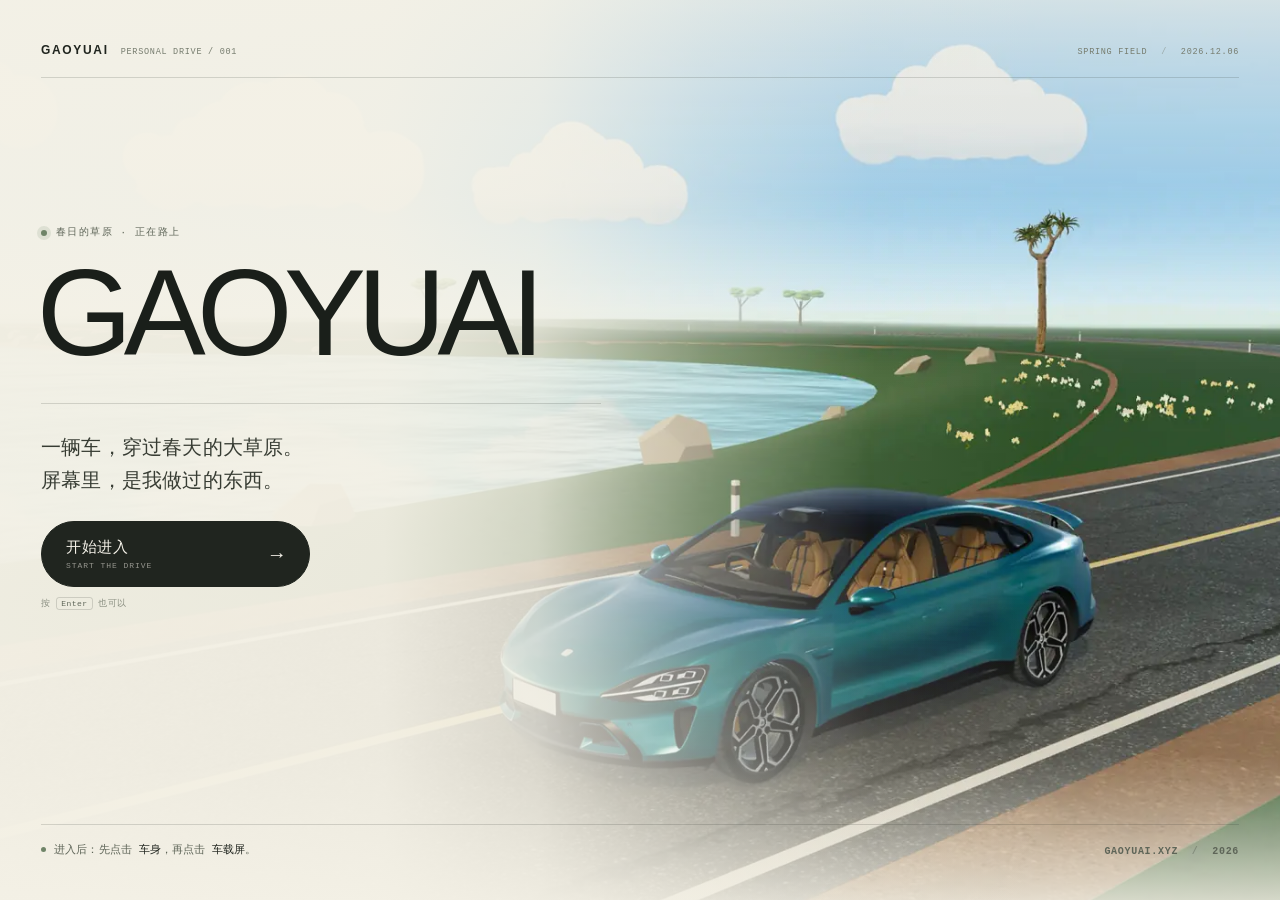
==== index.html @ 9b5a8943 "deploy GAOYUAI static site for CDN test" ====
<!doctype html>
<html lang="zh-CN">
  <head>
    <meta charset="utf-8" />
    <meta name="viewport" content="width=device-width, initial-scale=1, viewport-fit=cover" />
    <meta name="theme-color" content="#0b100d" />
    <title>GAOYUAI — Personal Drive</title>
    <meta
      name="description"
      content="GAOYUAI 的个人主页：一辆穿过草原与湖泊的车，屏幕里是作品、界面和几页还没写完的笔记。"
    />
    <link rel="canonical" href="https://gaoyuai.xyz/" />
    <meta property="og:type" content="website" />
    <meta property="og:site_name" content="GAOYUAI — Personal Drive" />
    <meta property="og:locale" content="zh_CN" />
    <meta property="og:url" content="https://gaoyuai.xyz/" />
    <meta property="og:title" content="GAOYUAI — Personal Drive" />
    <meta
      property="og:description"
      content="一辆穿过草原与湖泊的车，屏幕里是作品、界面和几页还没写完的笔记。"
    />
    <meta property="og:image" content="https://gaoyuai.xyz/og-cover.jpg" />
    <meta property="og:image:width" content="1200" />
    <meta property="og:image:height" content="630" />
    <meta property="og:image:alt" content="一辆青绿色的轿车行驶在春日的草原公路上，旁边是湖泊与花丛。" />
    <meta name="twitter:card" content="summary_large_image" />
    <meta name="twitter:title" content="GAOYUAI — Personal Drive" />
    <meta
      name="twitter:description"
      content="一辆穿过草原与湖泊的车，屏幕里是作品、界面和几页还没写完的笔记。"
    />
    <meta name="twitter:image" content="https://gaoyuai.xyz/og-cover.jpg" />
    <link rel="icon" href="/favicon.svg" type="image/svg+xml" />
    <script type="application/ld+json">
      {
        "@context": "https://schema.org",
        "@type": "WebSite",
        "name": "GAOYUAI — Personal Drive",
        "url": "https://gaoyuai.xyz/",
        "description": "一辆穿过草原与湖泊的车，屏幕里是作品、界面和几页还没写完的笔记。",
        "inLanguage": "zh-CN"
      }
    </script>
    <script type="module" crossorigin src="/assets/index-CSlBNgvx.js"></script>
    <link rel="stylesheet" crossorigin href="/assets/index-CEopLnx_.css">
  </head>
  <body>
    <div id="app" class="app is-booting">
      <div id="stage" class="stage" aria-hidden="true"></div>
      <div class="room-vignette" aria-hidden="true"></div>
      <div class="room-grain" aria-hidden="true"></div>

      <header id="hud" class="hud" aria-hidden="true">
        <div class="hud-id">
          <span class="hud-block hud-name">GAOYUAI</span>
          <span class="hud-block hud-role">PERSONAL DRIVE / 001</span>
          <div class="hud-block hud-clockrow">
            <span id="clock" class="hud-clock">00:00:00</span>
            <button id="soundBtn" class="hud-iconbtn" type="button" aria-label="关闭环境音" aria-pressed="true">
              <svg viewBox="0 0 16 16" aria-hidden="true">
                <path d="M2 6h3l3.5-2.8v9.6L5 10H2Z" fill="currentColor" />
                <path class="sound-wave" d="M11 5.1a4 4 0 0 1 0 5.8M12.7 3.4a6.2 6.2 0 0 1 0 9.2" fill="none" stroke="currentColor" stroke-width="1.2" stroke-linecap="round" />
                <path class="sound-slash" d="M2.5 2.5 13.5 13.5" stroke="currentColor" stroke-width="1.3" />
              </svg>
            </button>
            <button id="helpBtn" class="hud-iconbtn hud-help" type="button" aria-label="查看操作提示" aria-expanded="false">?</button>
          </div>
        </div>
        <p class="hud-corner">GAOYUAI.XYZ <span>2026</span></p>
      </header>

      <aside id="helpPop" class="help-pop" hidden>
        <p class="help-pop-title">HOW TO USE THE DRIVE</p>
        <p>按住画面拖动，环顾草原与湖面；点击车身，进入车内。</p>
        <p>在车内同样可以按住拖动，看向车窗两侧。点击车载屏打开桌面，ESC 返回车内。</p>
      </aside>

      <div id="advanceLayer" class="advance-layer" hidden>
        <button id="advanceBtn" class="advance-btn" type="button" aria-label="按住并拖动可环顾四周，点击车身进入车内">
          <span class="advance-prompt">
            <span class="advance-look">
              <svg class="advance-mouse" viewBox="0 0 18 26" aria-hidden="true">
                <rect x="1" y="1" width="16" height="24" rx="8" fill="none" stroke="currentColor" stroke-width="1.3" />
                <path d="M9 6v4" stroke="currentColor" stroke-width="1.3" stroke-linecap="round" />
              </svg>
              <span class="advance-label">按住拖动环顾四周</span>
            </span>
            <span class="advance-divider" aria-hidden="true"></span>
            <span class="advance-label advance-label-sub">点击车身进入</span>
          </span>
        </button>
      </div>

      <div id="hotspotHint" class="hotspot-hint" hidden aria-hidden="true">
        <span class="hotspot-pulse"></span>
        <span class="hotspot-pin"></span>
        <span class="hotspot-label">
          <b id="hotspotTitle">点击车身</b>
          <span id="hotspotSub">进入车内</span>
        </span>
      </div>

      <div id="lookIndicator" class="look-indicator" aria-hidden="true">
        <span class="look-gauge">
          <span class="look-needle"></span>
        </span>
        <span class="look-copy">
          <b>LOOK AROUND</b>
          <span>按住拖动 · 环顾</span>
        </span>
      </div>

      <div id="deskFooter" class="desk-footer" hidden>
        <p class="desk-status"><span class="status-dot" aria-hidden="true"></span> SOFT LIGHT / DRIVE 001 <span class="desk-status-hint">长按拖动 · 环顾</span></p>
        <button id="openDeskBtn" class="open-desk" type="button">
          <span>打开桌面</span>
          <span class="open-desk-hint">ENTER</span>
        </button>
      </div>

      <section id="boot" class="boot" role="dialog" aria-modal="true" aria-labelledby="bootTitle">
        <div class="boot-media" aria-hidden="true">
          <img
            class="boot-photo"
            src="/scenes/spring-drive-1600.webp"
            alt=""
            width="1600"
            height="1000"
            fetchpriority="high"
            decoding="async"
          />
          <span class="boot-wash"></span>
        </div>

        <header class="boot-top">
          <p class="boot-brand"><b>GAOYUAI</b><span>PERSONAL DRIVE / 001</span></p>
          <p class="boot-edition">SPRING FIELD <span class="boot-top-sep">/</span> <span id="bootDate">2026.10.23</span></p>
        </header>

        <main class="boot-main">
          <p class="boot-kicker"><span class="boot-live-dot" aria-hidden="true"></span>春日的草原 · 正在路上</p>
          <h1 id="bootTitle" class="boot-title">GAOYUAI</h1>
          <div class="boot-row">
            <p class="boot-lede">一辆车，穿过春天的大草原。<br />屏幕里，是我做过的东西。</p>
            <div class="boot-action">
              <button id="startBtn" class="start-btn" type="button">
                <span class="start-btn-copy">
                  <b>开始进入</b>
                  <span>START THE DRIVE</span>
                </span>
                <span class="start-btn-arrow" aria-hidden="true">→</span>
              </button>
              <p class="boot-key-hint">按 <kbd>Enter</kbd> 也可以</p>
            </div>
          </div>
          <div class="boot-loading">
            <div class="boot-loading-row">
              <span id="bootStatus">正在装载春日草原</span>
              <span class="boot-percent"><b id="bootPercent">00</b><span aria-hidden="true">%</span></span>
            </div>
            <div
              class="boot-progress"
              id="bootProgressTrack"
              role="progressbar"
              aria-label="场景加载进度"
              aria-valuemin="0"
              aria-valuemax="100"
              aria-valuenow="0"
            >
              <span id="bootProgress" class="boot-progress-fill"></span>
            </div>
          </div>
        </main>

        <footer class="boot-footer">
          <p id="bootGuide">进入后：先点击 <b>车身</b>，再点击 <b>车载屏</b>。</p>
          <p>GAOYUAI.XYZ <span class="boot-footer-sep">/</span> 2026</p>
        </footer>
      </section>

      <div
        id="osRoot"
        class="os-root"
        role="dialog"
        aria-modal="true"
        aria-label="GAOYUAI 个人桌面"
        aria-hidden="true"
        hidden
      ></div>
      <p id="liveRegion" class="sr-only" aria-live="polite"></p>
    </div>

  </body>
</html>
---- assets/index-CEopLnx_.css ----
:root{--ink:#22211b;--ink-soft:#464239;--muted:#777165;--line:#bab2a3;--line-light:#d4ccbd;--paper:#f1eee5;--paper-deep:#e8e3d7;--screen:#e6e1d5;--chrome:#d3ccbe;--chrome-deep:#c3bbac;--accent:#5f7767;--accent-deep:#3f5548;--green:#6f8665;--terracotta:#a56849;--font-mono:"Courier New", "SFMono-Regular", Menlo, Consolas, monospace;--font-serif:"Iowan Old Style", "Baskerville", "Palatino Linotype", "Songti SC", "Noto Serif CJK SC", serif;--font-sans:"Helvetica Neue", "PingFang SC", "Hiragino Sans GB", "Microsoft YaHei", sans-serif;--ease-soft:cubic-bezier(.2, .75, .24, 1)}*,:before,:after{box-sizing:border-box}html{background:#dcd8d0;height:100%}body{min-height:100%;color:var(--ink);font-family:var(--font-sans);-webkit-font-smoothing:antialiased;text-rendering:optimizelegibility;background:#dcd8d0;margin:0;font-size:15px;overflow:hidden}button,input,textarea{color:inherit;font:inherit}button{cursor:pointer;background:0 0;border:0;padding:0}a{color:inherit}img{max-width:100%;display:block}svg{display:block}[hidden]{display:none!important}::selection{background:#5f77674d}:focus-visible{outline:2px solid var(--accent-deep);outline-offset:3px}.sr-only{clip:rect(0, 0, 0, 0)!important;white-space:nowrap!important;border:0!important;width:1px!important;height:1px!important;margin:-1px!important;padding:0!important;position:absolute!important;overflow:hidden!important}.app{background:#dcd8d0;position:fixed;inset:0;overflow:hidden}.stage{transition:filter .8s var(--ease-soft), transform 1.2s var(--ease-soft);background:#dcd8d0;position:absolute;inset:0;overflow:hidden}.stage canvas{touch-action:none;-webkit-user-select:none;user-select:none;-webkit-touch-callout:none;display:block;width:100%!important;height:100%!important}.app.is-screen .stage{filter:blur(5px)brightness(.7)saturate(.72);transform:scale(1.025)}.room-vignette{z-index:2;pointer-events:none;background:radial-gradient(90% 74% at 50% 43%,#fffbf300 38%,#4c453a1a 72%,#38342c45 100%),linear-gradient(#fffcf50d,#4a433817);position:absolute;inset:0}.room-grain{z-index:3;pointer-events:none;opacity:.055;mix-blend-mode:multiply;background-image:url("data:image/svg+xml,%3Csvg xmlns='http://www.w3.org/2000/svg' width='180' height='180'%3E%3Cfilter id='n'%3E%3CfeTurbulence type='fractalNoise' baseFrequency='0.82' numOctaves='2' stitchTiles='stitch'/%3E%3C/filter%3E%3Crect width='100%25' height='100%25' filter='url(%23n)' opacity='0.8'/%3E%3C/svg%3E");background-size:180px 180px;position:absolute;inset:0}.boot{--boot-ink:#20251f;--boot-muted:#5e6558;--boot-faint:#898e80;--boot-line:#20251f29;--boot-sage:#6f8468;--boot-paper:#f4f1e6;z-index:100;min-height:100dvh;color:var(--boot-ink);background:var(--boot-paper);font-family:var(--font-sans);opacity:1;transition:opacity .85s var(--ease-soft), filter .85s var(--ease-soft), transform .85s var(--ease-soft);flex-direction:column;padding:clamp(22px,3.2vw,46px);display:flex;position:fixed;inset:0;overflow:hidden}.boot.is-leaving{opacity:0;filter:blur(4px);pointer-events:none;transform:scale(1.01)}.boot-media{z-index:0;pointer-events:none;position:absolute;inset:0;overflow:hidden}.boot-media:before{content:"";filter:blur(26px);background:#dfe6dc url([data-uri]) 50%/cover no-repeat;position:absolute;inset:-32px;transform:scale(1.03)}.boot-photo{z-index:1;object-fit:cover;object-position:50% 50%;width:100%;height:100%;animation:28s ease-in-out infinite alternate boot-drift;position:relative;transform:scale(1.015)}.boot-wash{z-index:2;background:linear-gradient(90deg,#f4f1e6f7 0%,#f4f1e6f2 30%,#f4f1e6d1 42%,#f4f1e666 55%,#f4f1e614 68%,#f4f1e600 82%),linear-gradient(#f4f1e6bd 0%,#f4f1e60f 24%,#0000 44%),linear-gradient(#0000 66%,#f4f1e62e 84%,#f4f1e6db 100%);position:absolute;inset:0}.boot-top{z-index:2;border-bottom:1px solid var(--boot-line);color:var(--boot-faint);font-family:var(--font-mono);letter-spacing:.08em;text-transform:uppercase;justify-content:space-between;align-items:baseline;gap:24px;padding-bottom:clamp(14px,2vh,22px);font-size:9px;line-height:1.5;display:flex;position:relative}.boot-brand{align-items:baseline;gap:12px;margin:0;display:flex}.boot-brand b{color:var(--boot-ink);font-family:var(--font-sans);letter-spacing:.14em;font-size:12px;font-weight:600}.boot-brand span{color:#767c6e;font-size:8.5px}.boot-edition{color:#767c6e;white-space:nowrap;margin:0;font-size:8.5px}.boot-top-sep{opacity:.5;margin:0 8px}.boot-main{z-index:2;flex-direction:column;flex:1;justify-content:center;width:100%;max-width:840px;min-height:0;padding:clamp(26px,4.5vh,58px) 0;display:flex;position:relative}.boot-kicker{color:var(--boot-muted);font-family:var(--font-mono);letter-spacing:.14em;align-items:center;gap:9px;margin:0 0 clamp(14px,2.6vh,26px);font-size:clamp(9px,.78vw,10.5px);line-height:1.5;display:flex}.boot-live-dot{background:var(--boot-sage);border-radius:50%;flex:none;width:6px;height:6px;animation:2.8s ease-in-out infinite boot-pulse;box-shadow:0 0 0 4px #6f846826}.boot-title{color:#1a1f1a;font-family:var(--font-sans);letter-spacing:-.07em;text-indent:-.035em;margin:0;font-size:clamp(58px,9.6vw,164px);font-weight:500;line-height:.8}.boot-row{border-top:1px solid var(--boot-line);flex-direction:column;align-items:flex-start;gap:clamp(18px,2.6vh,26px);width:min(560px,100%);margin-top:clamp(26px,4.5vh,52px);padding-top:clamp(20px,3vh,34px);display:flex}.boot-lede{color:#373c33;max-width:24em;font-family:var(--font-serif);letter-spacing:.01em;margin:0;font-size:clamp(17px,1.55vw,23px);line-height:1.68}.boot-action{flex-direction:column;flex:none;align-items:flex-start;gap:10px;display:flex}.boot-key-hint{color:var(--boot-faint);font-family:var(--font-mono);letter-spacing:.05em;margin:0;font-size:9px}.boot-key-hint kbd{border:1px solid var(--boot-line);color:var(--boot-muted);border-radius:3px;padding:1px 4px;font-family:inherit;font-size:8px}.boot-loading{width:min(420px,100%);transition:opacity .5s var(--ease-soft);margin-top:clamp(24px,4vh,42px)}.boot.is-ready .boot-loading{opacity:0;pointer-events:none}.boot-loading-row{color:var(--boot-muted);font-family:var(--font-mono);letter-spacing:.08em;justify-content:space-between;align-items:baseline;gap:20px;margin-bottom:9px;font-size:9px;line-height:1.5;display:flex}.boot-percent{color:var(--boot-ink);font-variant-numeric:tabular-nums;letter-spacing:-.02em;align-items:baseline;gap:1px;font-size:13px;display:flex}.boot-percent b{font-weight:400}.boot-percent span{color:var(--boot-faint);font-size:8px}.boot-progress{background:#20251f1f;height:2px;position:relative;overflow:hidden}.boot-progress-fill{background:var(--boot-sage);width:0%;height:100%;transition:width .5s var(--ease-soft);display:block}.boot.is-ready .boot-progress-fill{background:var(--boot-ink)}.boot.is-starting .boot-progress-fill{animation:1.6s ease-in-out infinite boot-progress-breathe}.boot-footer{z-index:2;border-top:1px solid var(--boot-line);color:var(--boot-faint);font-family:var(--font-mono);letter-spacing:.04em;justify-content:space-between;align-items:flex-end;gap:24px;padding-top:clamp(14px,2vh,20px);font-size:9.5px;line-height:1.5;display:flex;position:relative}.boot-footer p{margin:0}.boot-footer p:first-child{color:var(--boot-muted);letter-spacing:.015em;font-size:10.5px}.boot-footer p:last-child{color:var(--boot-muted);letter-spacing:.07em;font-size:10px;font-weight:600}.boot-footer p:first-child:before{content:"";background:var(--boot-sage);vertical-align:1px;border-radius:50%;width:5px;height:5px;margin-right:8px;display:inline-block}.boot-footer b{color:var(--boot-ink);font-weight:500}.boot-footer-sep{opacity:.45;margin:0 7px}.start-btn{border:1px solid var(--boot-ink);color:#f6f3ea;background:var(--boot-ink);cursor:pointer;text-align:left;border-radius:999px;justify-content:space-between;align-items:center;gap:30px;width:clamp(232px,21vw,288px);min-height:66px;padding:0 22px 0 24px;transition:color .28s,background-color .28s,border-color .28s,transform .22s;display:flex}.start-btn:hover{background:#343b31;border-color:#343b31;transform:translateY(-2px)}.start-btn:active{transform:translateY(0)}.start-btn:disabled{cursor:wait;opacity:.72}.start-btn:focus-visible{outline:2px solid var(--boot-sage);outline-offset:4px}.start-btn-copy{flex-direction:column;gap:4px;display:flex}.start-btn-copy b{font-family:var(--font-sans);letter-spacing:.04em;font-size:15px;font-weight:500}.start-btn-copy span{color:#f6f3ea8c;font-family:var(--font-mono);letter-spacing:.12em;font-size:8px}.start-btn-arrow{font-family:var(--font-sans);font-size:20px;line-height:1;transition:transform .22s}.start-btn:hover .start-btn-arrow{transform:translate(3px)}@media (width<=760px){.boot{background:var(--boot-paper);flex-direction:column;padding:0;display:flex}.boot-media{height:47%;position:absolute;inset:0 0 auto}.boot-photo{object-position:64% 46%;animation:none;transform:none}.boot-wash{background:linear-gradient(180deg, #f4f1e6b8 0%, #f4f1e614 32%, transparent 56%), linear-gradient(0deg, var(--boot-paper) 0%, #f4f1e6e6 16%, #f4f1e62e 40%, transparent 66%)}.boot-top{z-index:3;background:linear-gradient(#f4f1e6e0 0%,#f4f1e685 68%,#0000 100%);border-bottom:0;flex:none;padding:20px 20px 14px}.boot-brand span{display:none}.boot-edition{font-size:8px}.boot-top-sep{margin:0 5px}.boot-main{z-index:3;background:var(--boot-paper);border-radius:28px 28px 0 0;flex:none;max-width:none;margin-top:auto;padding:28px 20px 4px}.boot-kicker{margin-bottom:16px;font-size:9px}.boot-title{font-size:clamp(58px,18vw,86px);line-height:.84}.boot-row{flex-direction:column;align-items:stretch;gap:22px;width:100%;margin-top:24px;padding-top:20px}.boot-lede{font-size:16px;line-height:1.65}.boot-action{align-items:stretch}.start-btn{width:100%;min-height:56px;padding:0 18px 0 20px}.boot-key-hint{display:none}.boot-loading{width:100%;margin-top:22px}.boot-footer{z-index:3;padding:16px 20px max(20px, env(safe-area-inset-bottom));background:var(--boot-paper);border-top:1px solid #20251f17;flex-direction:column;align-items:flex-start;gap:6px;font-size:9px}}@media (height<=620px) and (width>=761px){.boot{padding:16px 24px}.boot-top{padding-bottom:9px}.boot-main{padding:16px 0}.boot-kicker{margin-bottom:10px;font-size:8px}.boot-title{font-size:clamp(56px,9vw,104px)}.boot-row{gap:24px;margin-top:18px;padding-top:15px}.boot-lede{font-size:15px;line-height:1.5}.boot-loading{margin-top:15px}.boot-footer{align-items:center;padding-top:9px;font-size:8px}.boot-footer p:last-child{display:none}.start-btn{width:220px;min-height:50px;padding:0 16px 0 18px}.start-btn-copy b{font-size:13px}}@media (height<=520px){.boot{flex-direction:column;padding:12px 16px;display:flex}.boot-media{height:auto;position:absolute;inset:0}.boot-photo{object-position:72% 52%;animation:none;transform:none}.boot-wash{background:linear-gradient(90deg,#f4f1e6f7 0%,#f4f1e6f0 33%,#f4f1e68f 58%,#f4f1e612 85%),linear-gradient(#0000 80%,#f4f1e69e 100%)}.boot-top{z-index:3;border-bottom:1px solid var(--boot-line);background:0 0;padding:0 0 7px}.boot-brand span{display:none}.boot-main{background:0 0;border-radius:0;flex:1;justify-content:center;max-width:min(74%,540px);margin:0;padding:8px 0}.boot-kicker,.boot-lede,.boot-key-hint{display:none}.boot-title{font-size:clamp(44px,10.5vh,68px);line-height:.84}.boot-row{border-top:0;flex-direction:row;align-items:center;gap:16px;width:100%;margin-top:10px;padding-top:0}.boot-action{flex:none;align-items:flex-start}.start-btn{gap:16px;width:200px;min-height:44px;padding:0 14px 0 17px}.start-btn-copy b{font-size:13px}.start-btn-copy span{font-size:7px}.boot-loading{max-width:280px;margin-top:12px}.boot-loading-row{margin-bottom:6px;font-size:8px}.boot-footer{z-index:3;border-top:1px solid var(--boot-line);background:0 0;flex-direction:row;align-items:center;padding-top:7px;font-size:8px;position:relative}.boot-footer p:last-child{display:none}}@media (width<=380px){.boot-brand span{display:none}.boot-title{font-size:17vw}}@keyframes boot-drift{0%{transform:scale(1.015)translate(0,0)}to{transform:scale(1.045)translate(-.5%,-.4%)}}@keyframes boot-pulse{0%,to{opacity:.45;transform:scale(.88)}50%{opacity:1;transform:scale(1)}}@keyframes boot-progress-breathe{0%,to{opacity:.7}50%{opacity:1}}.hud{z-index:30;opacity:0;pointer-events:none;transition:opacity .65s var(--ease-soft), transform .65s var(--ease-soft);justify-content:space-between;align-items:flex-start;display:flex;position:fixed;top:24px;left:26px;right:26px;transform:translateY(-6px)}.hud.is-visible{opacity:1;transform:translateY(0)}.hud-id{pointer-events:auto;flex-direction:column;align-items:flex-start;gap:4px;display:flex}.hud-block{color:#f1ede2;min-height:23px;font-family:var(--font-mono);letter-spacing:.06em;text-transform:uppercase;background:#1b1b16;align-items:center;padding:4px 9px;font-size:10px;line-height:1.3;display:inline-flex}.hud-name{letter-spacing:.09em;font-size:11px;font-weight:600}.hud-role{color:#ded9ce}.hud-clockrow{gap:8px;padding:3px 3px 3px 9px}.hud-clock{color:#f2eee3;font-variant-numeric:tabular-nums;letter-spacing:.04em;min-width:66px}.hud-iconbtn{color:#f2eee3;width:19px;height:19px;font-family:var(--font-mono);background:0 0;border:1px solid #f2eee359;place-items:center;font-size:10px;line-height:1;transition:background-color .18s,color .18s;display:grid}.hud-iconbtn:hover{color:#1b1b16;background:#f2eee3}.hud-iconbtn svg{width:13px;height:13px}.hud-iconbtn .sound-slash{display:none}.hud-iconbtn.is-muted .sound-slash{display:block}.hud-iconbtn.is-muted .sound-wave{opacity:.25}.hud-corner{color:#23211bb3;font-family:var(--font-mono);letter-spacing:.1em;text-align:right;text-transform:uppercase;margin:2px 0 0;font-size:9px;line-height:1.7}.hud-corner span{color:#23211b80;display:block}.help-pop{z-index:35;color:#4a463d;opacity:0;background:#f2eee5;border:1px solid #292821;width:min(276px,100vw - 40px);padding:13px 14px;font-size:11px;line-height:1.7;transition:opacity .2s,transform .2s;position:fixed;top:142px;left:27px;transform:translateY(-4px);box-shadow:5px 5px #22211b24}.help-pop.is-visible{opacity:1;transform:translateY(0)}.help-pop p{margin:0 0 4px}.help-pop p:last-child{margin-bottom:0}.help-pop-title{color:var(--ink);font-family:var(--font-mono);letter-spacing:.08em;font-size:9px;margin-bottom:8px!important}.advance-layer{z-index:50;opacity:0;pointer-events:none;transition:opacity .5s var(--ease-soft);justify-content:center;align-items:flex-end;padding:0 16px clamp(36px,7vh,72px);display:flex;position:fixed;inset:0}.advance-layer.is-visible{opacity:1}.advance-layer.is-visible .advance-btn{pointer-events:auto}.advance-btn{cursor:pointer;justify-content:center;align-items:center;width:auto;height:auto;display:flex}.advance-btn .advance-prompt{color:#f1ede2;font-family:var(--font-mono);letter-spacing:.025em;background:#171712;align-items:center;gap:5px;padding:8px 12px;font-size:11px;transition:background-color .2s,transform .2s;display:inline-flex;box-shadow:0 10px 30px #221f181f}.advance-btn:hover .advance-prompt{background:#2a2a22}.advance-btn:focus-visible{outline:none}.advance-btn:focus-visible .advance-prompt{outline:none;box-shadow:0 0 0 3px #1b1b1638,0 10px 30px #221f181f}.hotspot-hint{--hx:50vw;--hy:50vh;z-index:31;opacity:0;pointer-events:none;width:0;height:0;transform:translate3d(var(--hx), var(--hy), 0);transition:opacity .24s;position:fixed;top:0;left:0}.hotspot-hint.is-visible{opacity:1}.hotspot-pin{background:#f7f3e7;border:1px solid #1c1e1852;border-radius:50%;width:12px;height:12px;position:absolute;top:0;left:0;transform:translate(-50%,-50%);box-shadow:0 5px 14px #18191342}.hotspot-pulse{border:1px solid #f6f2e7eb;border-radius:50%;width:30px;height:30px;margin:-15px 0 0 -15px;animation:2.6s ease-out infinite hotspot-pulse;position:absolute;top:0;left:0;box-shadow:0 0 0 1px #1c1e1829}.hotspot-label{color:#f4f0e5;white-space:nowrap;background:#171812eb;border-radius:999px;flex-direction:column;align-items:center;gap:2px;padding:7px 13px 8px;display:flex;position:absolute;top:20px;left:50%;transform:translate(-50%);box-shadow:0 8px 22px #1615102e}.hotspot-label b{font-family:var(--font-sans);letter-spacing:.03em;font-size:13px;font-weight:500}.hotspot-label span{color:#f4f0e599;font-family:var(--font-mono);letter-spacing:.09em;font-size:8.5px}@keyframes hotspot-pulse{0%{opacity:.9;transform:scale(.4)}72%,to{opacity:0;transform:scale(1.75)}}.desk-footer{z-index:30;opacity:0;pointer-events:none;transition:opacity .55s var(--ease-soft), transform .55s var(--ease-soft);justify-content:space-between;align-items:flex-end;gap:20px;display:flex;position:fixed;bottom:26px;left:26px;right:26px;transform:translateY(5px)}.desk-footer.is-visible{opacity:1;transform:translateY(0)}.desk-status{color:#24221bbd;font-family:var(--font-mono);letter-spacing:.09em;align-items:center;gap:7px;margin:0;font-size:9px;display:flex}.status-dot,.online-dot{background:#718663;border-radius:50%;width:5px;height:5px;display:inline-block;box-shadow:0 0 0 2px #7186631f}.open-desk{color:#f2eee3;font-family:var(--font-mono);letter-spacing:.03em;pointer-events:auto;background:#1d1d17;align-items:center;gap:14px;padding:10px 12px 10px 14px;font-size:10px;transition:background-color .2s,transform .2s,box-shadow .2s;display:flex}.open-desk:hover{background:#303027;transform:translateY(-1px);box-shadow:0 6px 18px #231f1924}.open-desk:focus-visible{outline:none;box-shadow:0 0 0 3px #1d1d1733}.open-desk-hint{color:#b9b9a9;letter-spacing:.1em;border-left:1px solid #f2eee342;padding-left:12px;font-size:8px}.os-root{z-index:90;opacity:0;pointer-events:none;place-items:center;padding:34px;transition:opacity .35s;display:grid;position:fixed;inset:0}.os-root.is-visible{opacity:1;pointer-events:auto}.os-backdrop{-webkit-backdrop-filter:blur(9px)saturate(.72);background:#19181394;position:absolute;inset:0}.os-shell{z-index:2;opacity:1;transform-origin:50% 60%;width:min(1160px,100vw - 68px);transition:transform .48s var(--ease-soft);position:relative;transform:translateY(12px)scale(.965)}.os-root.is-visible .os-shell{transform:translateY(0)scale(1)}.os-casing{background:linear-gradient(100deg,#ffffff47,#0000 25%,#52493b14 70%,#ffffff29),linear-gradient(#ded8cb 0%,#d2cbbd 54%,#c6beae 100%);border:1px solid #776e61;border-radius:13px;width:100%;padding:10px 13px 9px;position:relative;box-shadow:0 54px 140px #0a0a076b,0 12px 30px #16130e33,inset 0 1px #ffffffb8,inset 0 -1px #4d45394d}.os-casing:after{content:"";z-index:0;border-radius:inherit;pointer-events:none;opacity:.22;mix-blend-mode:multiply;background-image:url("data:image/svg+xml,%3Csvg xmlns='http://www.w3.org/2000/svg' width='120' height='120'%3E%3Cfilter id='n'%3E%3CfeTurbulence type='fractalNoise' baseFrequency='0.9' numOctaves='2' stitchTiles='stitch'/%3E%3C/filter%3E%3Crect width='100%25' height='100%25' filter='url(%23n)' opacity='0.32'/%3E%3C/svg%3E");position:absolute;inset:0}.os-casing-top,.os-casing-bottom{z-index:1;color:#6a6255;height:17px;font-family:var(--font-mono);letter-spacing:.12em;text-transform:uppercase;justify-content:space-between;align-items:center;padding:0 4px;font-size:8px;display:flex;position:relative}.os-casing-top{height:20px;padding-bottom:5px}.os-casing-leds{align-items:center;gap:5px;display:flex}.os-casing-leds i{background:#667d63;border-radius:50%;width:4px;height:4px;display:block;box-shadow:0 0 4px #4864448c}.os-casing-leds i:last-child{box-shadow:none;background:#9a8e79}.casing-screw{color:#8a806e}.os-screen{z-index:1;background:var(--screen);border:7px solid #272720;border-radius:5px;height:clamp(470px,100vh - 170px,760px);position:relative;overflow:hidden;box-shadow:inset 0 0 0 1px #ffffff1f,inset 0 0 90px #2b28201a}.os-screen:before{content:"";z-index:25;pointer-events:none;background:radial-gradient(85% 65% at 52% 44%,#0000 58%,#23201a1c 100%),linear-gradient(110deg,#ffffff12,#0000 30% 70%,#fffcf30b);position:absolute;inset:0}.os-screen:after{content:"";z-index:26;pointer-events:none;opacity:.19;background:repeating-linear-gradient(#201f191c 0 1px,#0000 1px 3px);position:absolute;inset:0}.os-desktop{background-color:var(--screen);background-image:radial-gradient(#4644381f .65px,#0000 .65px),linear-gradient(135deg,#ffffff24,#0000 38%);background-size:19px 19px,100% 100%;position:absolute;inset:0;overflow:hidden}.os-wallpaper-mark{color:#4a463b1a;-webkit-user-select:none;user-select:none;pointer-events:none;align-items:flex-end;gap:14px;display:flex;position:absolute;bottom:8%;right:5.5%}.os-wallpaper-mark span{font-family:var(--font-serif);letter-spacing:-.08em;font-size:clamp(180px,24vw,310px);font-weight:700;line-height:.68}.os-wallpaper-mark small{font-family:var(--font-mono);letter-spacing:.08em;padding-bottom:6px;font-size:9px;line-height:1.7}.os-icons{z-index:1;flex-direction:column;gap:10px;display:flex;position:absolute;top:22px;left:16px}.desktop-hint{z-index:1;color:#575348;font-family:var(--font-mono);opacity:0;pointer-events:none;background:#f1ede3e0;border:1px solid #49443947;align-items:center;gap:8px;padding:7px 10px;font-size:9px;transition:opacity .2s,transform .2s;display:flex;position:absolute;bottom:58px;left:50%;transform:translate(-50%,5px)}.desktop-hint.is-visible{opacity:1;pointer-events:auto;transform:translate(-50%)}.desktop-hint .text-link{font-size:9px}.os-window{z-index:2;background:var(--paper);min-width:0;transition:opacity .25s ease, transform .3s var(--ease-soft), inset .3s var(--ease-soft);border:2px solid #24231d;flex-direction:column;display:flex;position:absolute;inset:24px 28px 52px 112px;overflow:hidden;box-shadow:8px 8px #24231d29}.os-window.is-maximized{z-index:4;inset:10px}.os-window.is-minimized{opacity:0;pointer-events:none;transform:translateY(8px)scale(.985)}.os-titlebar{color:#f2eee4;font-family:var(--font-mono);letter-spacing:.025em;-webkit-user-select:none;user-select:none;background:#2d2e27;border-bottom:1px solid #161610;flex:0 0 31px;justify-content:space-between;align-items:center;gap:12px;padding-left:10px;font-size:10px;display:flex}.os-title{align-items:center;gap:7px;min-width:0;display:flex}.os-title>span:last-child{text-overflow:ellipsis;white-space:nowrap;overflow:hidden}.os-title-icon{color:#c6c8b9;flex:none;width:14px;height:14px}.os-window-controls{flex:none;align-self:stretch;display:flex}.os-window-controls button{color:#e8e4d9;width:31px;height:100%;font-family:var(--font-mono);border-left:1px solid #f2eee41f;place-items:center;font-size:12px;line-height:1;transition:background-color .15s,color .15s;display:grid}.os-window-controls button:hover{color:#2a2a23;background:#e7e2d7}.os-window-controls .os-close-mini:hover{color:#faf5ea;background:#9c5d46}.os-nav{font-family:var(--font-mono);background:#eae5da;border-bottom:1px solid #b8b0a2;flex:0 0 39px;align-items:center;gap:10px;padding:0 11px;display:flex}.os-nav-tabs{align-items:center;gap:3px;display:flex}.os-nav-tab{color:#625d51;letter-spacing:.04em;padding:5px 7px;font-size:9px;transition:color .15s,background-color .15s}.os-nav-tab:hover{color:var(--ink);background:#ffffff6b}.os-nav-tab.is-active{color:#27261f;background:#f4f0e7;box-shadow:inset 0 0 0 1px #948b7b}.os-nav-status{color:#7b7467;letter-spacing:.08em;align-items:center;gap:5px;margin-left:auto;font-size:8px;display:flex}.os-nav-status i{background:#738564;border-radius:50%;width:4px;height:4px}.os-window-body{overscroll-behavior:contain;scrollbar-width:thin;scrollbar-color:#a9a193 transparent;background:var(--paper);flex:1;min-height:0;overflow:hidden auto}.os-window-body::-webkit-scrollbar{width:9px}.os-window-body::-webkit-scrollbar-track{background:0 0}.os-window-body::-webkit-scrollbar-thumb{border:3px solid var(--paper);background:#aaa294;border-radius:10px}.os-statusbar{color:#6c665a;font-family:var(--font-mono);letter-spacing:.06em;background:#dfd9cd;border-top:1px solid #bdb5a7;flex:0 0 24px;justify-content:space-between;align-items:center;padding:0 10px;font-size:8px;display:flex}.os-scroll-cue{color:#575144;letter-spacing:.12em;align-items:center;gap:4px;font-size:7px;display:none}.os-scroll-cue.is-on{display:inline-flex}.os-taskbar{z-index:6;background:#cec7b8;border-top:1px solid #f3eee3;align-items:center;gap:5px;height:36px;padding:0 6px;display:flex;position:absolute;bottom:0;left:0;right:0;box-shadow:inset 0 1px #ffffff4d,inset 0 -1px #aba394}.os-task-window{color:#343229;min-width:106px;max-width:170px;height:26px;font-family:var(--font-mono);letter-spacing:.035em;text-align:left;background:#e4ded2;border:1px solid #a79f90;align-items:center;gap:6px;padding:0 9px;font-size:8px;display:flex}.os-task-window span{text-overflow:ellipsis;white-space:nowrap;overflow:hidden}.os-task-window.is-active{background:#f1ece2;border-color:#767064;box-shadow:inset 1px 1px #fff}.task-icon{color:#5c6758;flex:none;width:13px;height:13px}.os-tray{color:#474439;font-family:var(--font-mono);letter-spacing:.04em;align-items:center;gap:8px;margin-left:auto;padding:0 6px 0 10px;font-size:8px;display:flex}.os-sound{color:#474439;border:1px solid #0000;place-items:center;width:20px;height:20px;display:grid}.os-sound:hover{background:#ffffff47;border-color:#928a7c}.os-sound svg{width:13px;height:13px}.os-sound .sound-slash{display:none}.os-sound.is-muted .sound-slash{display:block}.os-sound.is-muted .sound-wave{opacity:.22}.os-clock{color:#3d3a31;font-variant-numeric:tabular-nums;text-align:right;min-width:34px}.os-exit{color:#f0ece1;font-family:var(--font-mono);letter-spacing:.04em;background:#21211b;border:1px solid #ffffff26;align-items:center;gap:10px;padding:6px 8px 6px 10px;font-size:8px;display:flex;position:absolute;top:-21px;right:0}.os-exit:hover{background:#3c4b3f}.os-exit kbd{color:#bebcaf;font-family:var(--font-mono);border:1px solid #f0ece14d;padding:2px 4px;font-size:7px}.os-transition-wash{z-index:1;pointer-events:none;background:radial-gradient(at 50% 48%,#0000 47%,#11100c2e 100%);position:absolute;inset:0}.page{min-height:100%;color:var(--ink-soft);padding:clamp(21px,3.1vw,34px) clamp(18px,3.2vw,36px) 28px}.os-window-body.page-enter .page{animation:page-in .36s var(--ease-soft) both}@keyframes page-in{0%{opacity:0;transform:translateY(7px)}to{opacity:1;transform:translateY(0)}}.eyebrow{color:#6d675b;font-family:var(--font-mono);letter-spacing:.09em;text-transform:uppercase;flex-wrap:wrap;align-items:center;gap:7px;margin:0;font-size:8px;line-height:1.6;display:flex}.eyebrow-muted{color:#969082}.page-title{color:#29271f;font-family:var(--font-serif);letter-spacing:-.045em;margin:0;font-weight:600}.page-title:focus{outline:none}.page-heading{justify-content:space-between;align-items:flex-end;gap:20px;margin-bottom:19px;display:flex}.page-heading .page-title{margin-top:8px;font-size:clamp(40px,5.2vw,64px);line-height:.99}.page-aside{color:#7d7669;max-width:230px;font-family:var(--font-mono);letter-spacing:.015em;text-align:right;margin:0 0 4px;font-size:9px;line-height:1.7}.os-btn{color:#29271f;font-family:var(--font-mono);letter-spacing:.02em;background:#e5dfd3;border:1px solid #2d2b23;justify-content:center;align-items:center;gap:8px;padding:9px 12px;font-size:9px;line-height:1.3;transition:transform .16s,box-shadow .16s,color .16s,background-color .16s;display:inline-flex;box-shadow:2px 2px #2d2b23}.os-btn:hover{transform:translate(-1px,-1px);box-shadow:3px 3px #2d2b23}.os-btn:active{transform:translate(1px,1px);box-shadow:1px 1px #2d2b23}.os-btn-primary{color:#f3efe4;background:#2d2b23}.os-btn-primary:hover{background:#405044}.os-btn-quiet{box-shadow:none;color:#625c50;background:0 0;border-color:#928a7b}.os-btn-quiet:hover{color:#2d2b23;box-shadow:none;background:#ffffff47;border-color:#2d2b23}.os-btn-micro{flex:none;padding:7px 9px;font-size:8px}.text-link{color:#474339;font-family:var(--font-mono);letter-spacing:.02em;border-bottom:1px solid #35322999;align-items:center;gap:4px;padding:0 0 2px;font-size:9px;transition:color .15s,border-color .15s;display:inline-flex}.text-link:hover{color:var(--accent-deep);border-color:var(--accent-deep)}.inline-icon{width:11px;height:11px}.mono-faint{color:#938b7d;font-family:var(--font-mono);letter-spacing:.05em;font-size:8px}.no3d-note{color:#64665a;background:#71866314;border-left:2px solid #7b8e78;margin:18px 0 0;padding:9px 11px;font-size:11px;line-height:1.6}.home-grid{grid-template-columns:minmax(0,1.55fr) minmax(170px,.46fr);align-items:start;gap:clamp(22px,3.2vw,44px);display:grid}.home-title{letter-spacing:-.075em;margin-top:6px;font-size:clamp(60px,8.2vw,104px);line-height:.78}.home-subtitle{color:#737064;font-family:var(--font-mono);letter-spacing:.075em;margin:14px 0 0;font-size:8px}.home-intro{color:#49463d;max-width:490px;margin:14px 0 0;font-size:clamp(13px,1.15vw,15px);line-height:1.9}.home-actions{flex-wrap:wrap;gap:9px;margin-top:18px;display:flex}.home-facts{border-top:1px solid var(--line);flex-direction:column;gap:0;margin-top:5px;display:flex}.fact{border-bottom:1px solid var(--line-light);grid-template-columns:1fr auto;align-items:baseline;gap:2px 10px;padding:11px 0 12px;display:grid}.fact-label{color:#817a6d;font-family:var(--font-mono);letter-spacing:.07em;font-size:7px}.fact strong{color:#36342b;font-family:var(--font-serif);font-size:27px;font-weight:500;line-height:.9}.fact small{color:#696357;grid-column:1/-1;font-size:10px;line-height:1.6}.fact-quiet{border-bottom:0}.fact-quiet small{color:#80796c;font-family:var(--font-mono);grid-column:1/-1;font-size:8px;line-height:1.7}.home-feature-head{border-top:1px solid var(--line);justify-content:space-between;align-items:center;gap:20px;margin-top:clamp(20px,2.4vw,28px);padding-top:12px;display:flex}.section-label{color:#726b5f;font-family:var(--font-mono);letter-spacing:.075em;text-transform:uppercase;margin:0;font-size:8px}.feature-grid{grid-template-columns:repeat(3,minmax(0,1fr));gap:10px;margin-top:10px;display:grid}.feature-card{color:#39372e;text-align:left;background:#ece7dc;border:1px solid #c3bcad;min-width:0;padding:7px;transition:border-color .18s,transform .18s,background-color .18s}.feature-card:hover{background:#f3efe6;border-color:#3b3930;transform:translateY(-2px)}.feature-image{aspect-ratio:16/9.1;background:#d4cdbf;display:block;position:relative;overflow:hidden}.feature-image img{object-fit:cover;filter:saturate(.74)contrast(.94)brightness(.94);width:100%;height:100%;transition:transform .5s var(--ease-soft), filter .4s ease}.feature-card:hover .feature-image img{filter:saturate(.9)contrast(.98)brightness(.98);transform:scale(1.035)}.feature-index{color:#f0ece1;font-family:var(--font-mono);letter-spacing:.05em;background:#23231d;padding:3px 5px;font-size:7px;position:absolute;top:6px;left:6px}.feature-meta{flex-direction:column;gap:2px;padding:8px 2px 2px;display:flex}.feature-name{color:#2e2c24;font-family:var(--font-mono);letter-spacing:.01em;font-size:9px;font-weight:600}.feature-cn{color:#686155;font-size:10px}.feature-desc{color:#7a7367;-webkit-line-clamp:2;-webkit-box-orient:vertical;margin-top:3px;font-size:10px;line-height:1.6;display:-webkit-box;overflow:hidden}.home-bottomline{color:#817a6c;justify-content:space-between;gap:16px;margin-top:17px;font-size:9px;display:flex}.home-bottomline p{margin:0}.home-bottomline p:first-child{font-family:var(--font-sans);font-size:10px}.keycap{color:#5d574c;font-family:var(--font-mono);letter-spacing:.04em;border:1px solid #aaa193;margin-right:4px;padding:1px 4px;font-size:7px;display:inline-block}.work-list{border-top:1px solid #343229}.work-row{border-bottom:1px solid #bfb7a9;transition:background-color .18s}.work-row.is-open{background:#e9e4d8}.work-toggle{color:#3d3a31;text-align:left;grid-template-columns:34px minmax(0,1fr) 102px 100px 20px;align-items:center;gap:12px;width:100%;padding:12px 8px;display:grid}.work-toggle:hover{background:#ffffff47}.work-number{color:#8b8375;font-family:var(--font-mono);letter-spacing:.04em;font-size:8px}.work-heading{flex-wrap:wrap;align-items:baseline;gap:3px 10px;min-width:0;display:flex}.work-title{color:#302e26;font-family:var(--font-mono);letter-spacing:.01em;font-size:11px;font-weight:600}.work-subtitle{color:#797165;font-size:11px}.work-category{color:#8d8578;font-family:var(--font-mono);letter-spacing:.07em;font-size:7px}.work-state{color:#6f6a5e;font-family:var(--font-mono);letter-spacing:.04em;justify-self:start;align-items:center;gap:5px;font-size:7px;display:inline-flex}.work-state i{background:#a19a8c;border-radius:50%;width:4px;height:4px}.work-state.is-live{color:#536b51}.work-state.is-live i{background:#6e8766}.work-state.is-here{color:#7b634f}.work-state.is-here i{background:#a5785b}.work-chevron{justify-self:end;width:14px;height:14px;position:relative}.work-chevron span{background:#575247;width:9px;height:1px;transition:transform .25s;position:absolute;top:50%;left:50%;transform:translate(-50%,-50%)}.work-chevron span:last-child{transform:translate(-50%,-50%)rotate(90deg)}.work-row.is-open .work-chevron span:last-child{transform:translate(-50%,-50%)rotate(0)}.work-panel{overflow:hidden}.work-panel-inner{grid-template-columns:minmax(0,1fr) 216px;gap:24px;padding:4px 10px 22px 54px;animation:.26s both panel-in;display:grid}@keyframes panel-in{0%{opacity:0;transform:translateY(-3px)}to{opacity:1;transform:translateY(0)}}.work-copy{min-width:0}.work-desc{color:#3e3b32;margin:0;font-size:13px;line-height:1.8}.work-note{color:#746d60;max-width:590px;margin:8px 0 0;font-size:11px;line-height:1.8}.work-tags{flex-wrap:wrap;gap:5px;margin-top:13px;display:flex}.work-tags span{color:#6b6457;font-family:var(--font-mono);letter-spacing:.05em;border:1px solid #b4ac9d;padding:3px 6px;font-size:7px}.work-credit{color:#9b9284;font-family:var(--font-mono);margin:9px 0 0;font-size:7px}.work-panel-action{margin-top:15px}.work-link{box-shadow:none}.work-unavailable{color:#8b8274;font-family:var(--font-mono);letter-spacing:.02em;align-items:center;gap:5px;margin:0;font-size:8px;display:inline-flex}.work-preview{background:#ded8cc;border:1px solid #b8b0a2;align-self:start;margin:0}.work-preview img{aspect-ratio:16/10;object-fit:cover;filter:saturate(.78)contrast(.95);width:100%}.work-preview figcaption{color:#7b7466;font-family:var(--font-mono);letter-spacing:.04em;padding:5px 6px;font-size:7px}.work-preview-empty{background:linear-gradient(135deg,#0000 0 70%,#414d4017 70%),repeating-linear-gradient(45deg,#0000 0 7px,#413e3409 7px 8px),#e5dfd3;flex-direction:column;justify-content:flex-end;gap:3px;min-height:154px;padding:13px;display:flex}.work-preview-empty span{color:#898173;font-family:var(--font-mono);letter-spacing:.06em;margin-bottom:auto;font-size:7px}.work-preview-empty strong{color:#4e4a40;font-family:var(--font-mono);font-size:11px;font-weight:600}.work-preview-empty small{color:#898173;font-family:var(--font-mono);font-size:8px}.list-footer{color:#8c8476;justify-content:space-between;gap:22px;margin-top:16px;font-size:9px;display:flex}.list-footer p{margin:0}.list-footer.single{font-family:var(--font-mono);margin-top:18px;font-size:8px;display:block}.legend-dot{background:#a19a8c;border-radius:50%;width:4px;height:4px;margin:0 3px 1px 7px;display:inline-block}.legend-dot.is-live{background:#6e8766}.list-footer .legend-dot:first-child{margin-left:0}.notes-list{border-top:1px solid #343229}.note-card{border-bottom:1px solid #bfb7a9;grid-template-columns:58px minmax(0,1fr);gap:16px;padding:22px 8px 23px 0;display:grid}.note-index{color:#8b8375;font-family:var(--font-mono);padding-top:2px;font-size:8px}.note-copy{max-width:730px}.note-label{color:#847c6d;font-family:var(--font-mono);letter-spacing:.08em;margin:0;font-size:7px}.note-copy h2{color:#333128;font-family:var(--font-serif);letter-spacing:-.025em;margin:5px 0 8px;font-size:clamp(22px,2.4vw,30px);font-weight:500;line-height:1.2}.note-excerpt{color:#4e4a3f;max-width:620px;margin:0;font-size:12px;line-height:1.9}.note-tail{color:#847c6d;font-family:var(--font-serif);margin:7px 0 0;font-size:13px;font-style:italic}.note-work-link{margin-top:13px}.about-head .page-title{margin-top:9px;font-size:clamp(40px,6.5vw,74px);line-height:1.03}.about-grid{border-top:1px solid #343229;grid-template-columns:minmax(0,1.45fr) minmax(190px,.6fr);gap:clamp(24px,4.5vw,56px);margin-top:22px;padding-top:19px;display:grid}.about-copy p{color:#565145;max-width:600px;margin:0 0 12px;font-size:12px;line-height:1.95}.about-copy .about-lede{color:#39362d;font-family:var(--font-serif);margin-bottom:16px;font-size:clamp(16px,1.7vw,20px);line-height:1.7}.about-sign{font-family:var(--font-mono);letter-spacing:.07em;color:#8a8274!important;margin-top:18px!important;font-size:7px!important}.about-aside{flex-direction:column;gap:18px;display:flex}.spec-block{border-top:1px solid #c0b8aa;padding-top:8px}.spec-label{color:#8a8275;font-family:var(--font-mono);letter-spacing:.08em;margin:0 0 7px;font-size:7px}.spec-block ul{gap:4px;margin:0;padding:0;list-style:none;display:grid}.spec-block li{color:#595447;font-family:var(--font-mono);font-size:8px;line-height:1.55}.about-external{color:#4e4a3e;width:fit-content;font-family:var(--font-mono);border-bottom:1px solid #8d8577;align-items:center;gap:4px;margin-top:6px;padding-bottom:1px;font-size:8px;text-decoration:none;display:flex}.about-external:hover{color:var(--accent-deep);border-color:var(--accent-deep)}.about-footnote{color:#8f877a;font-family:var(--font-mono);letter-spacing:.05em;border-top:1px solid #c7bfb1;justify-content:space-between;gap:20px;margin-top:24px;padding-top:10px;font-size:7px;display:flex}.about-footnote p{margin:0}.contact-page .page-title{margin-top:9px;font-size:clamp(43px,7vw,82px);line-height:1.03}.contact-lede{color:#565145;max-width:490px;margin:18px 0 25px;font-size:13px;line-height:1.9}.contact-links{grid-template-columns:repeat(2,minmax(0,1fr));gap:10px;display:grid}.contact-card{color:#37342c;background:#e8e3d7;border:1px solid #3a382f;flex-direction:column;min-height:145px;padding:14px;text-decoration:none;transition:color .2s,background-color .2s,transform .2s;display:flex;position:relative}.contact-card:hover{color:#f1ede2;background:#38493d;transform:translateY(-2px)}.contact-no{color:#8b8374;font-family:var(--font-mono);font-size:8px}.contact-card:hover .contact-no{color:#b8bcac}.contact-name{color:inherit;font-family:var(--font-serif);margin:13px 0 5px;font-size:29px;line-height:1}.contact-note{color:#7c7466;margin-top:auto;font-size:10px}.contact-card:hover .contact-note{color:#cdd1c2}.contact-arrow{color:#5c6758;font-family:var(--font-mono);font-size:15px;position:absolute;top:12px;right:13px}.contact-card:hover .contact-arrow{color:#e7e7d8}.contact-footer{color:#827a6c;border-top:1px solid #c1b9aa;justify-content:space-between;gap:22px;margin-top:24px;padding-top:11px;font-size:9px;display:flex}.contact-footer p{margin:0}.contact-footer p:first-child{font-family:var(--font-mono);letter-spacing:.04em;align-items:center;gap:6px;font-size:8px;display:flex}@media (width<=900px){.os-shell{width:calc(100vw - 28px)}.os-window{inset:15px 12px 48px 96px}.os-icons{gap:4px;top:13px;left:7px}.page{padding:22px 21px}.work-toggle{grid-template-columns:30px minmax(0,1fr) 88px 84px 18px;gap:9px}.work-panel-inner{grid-template-columns:minmax(0,1fr) 185px;gap:16px;padding-left:39px}.home-title{font-size:clamp(62px,10vw,92px)}.home-grid{gap:24px}}@media (width<=700px){.hud{top:max(14px, env(safe-area-inset-top));left:13px;right:13px}.hud-block{min-height:21px;padding:4px 8px;font-size:9px}.hud-name{font-size:10px}.hud-clock{min-width:61px}.hud-corner{display:none}.help-pop{top:calc(max(14px, env(safe-area-inset-top)) + 102px);width:auto;left:13px;right:13px}.advance-layer{padding-bottom:max(40px, env(safe-area-inset-bottom))}.advance-prompt{font-size:10px!important}.desk-footer{right:13px;bottom:max(17px, env(safe-area-inset-bottom));justify-content:center;left:13px}.desk-status{display:none}.open-desk{padding:10px 12px;font-size:9px}.hotspot-label{padding:6px 11px 7px}.hotspot-label b{font-size:11px}.hotspot-label span{font-size:7.5px}.os-root{padding:0;display:block}.os-backdrop{-webkit-backdrop-filter:blur(8px)saturate(.7)}.os-shell{width:100%;height:100%;transform:none!important}.os-casing{background:var(--screen);width:100%;height:100%;box-shadow:none;border:0;border-radius:0;padding:0}.os-casing:after,.os-casing-top,.os-casing-bottom,.os-transition-wash,.os-exit{display:none}.os-screen{height:100%;box-shadow:none;border-width:0;border-radius:0}.os-window{box-shadow:none;border:0;inset:0 0 37px}.os-desktop{background-size:17px 17px,100% 100%}.os-icons{display:none}.os-wallpaper-mark{bottom:8%;right:2%}.os-wallpaper-mark span{font-size:150px}.os-titlebar{flex-basis:42px;padding-left:8px;font-size:9px}.os-window-controls button{width:42px}.os-window-controls [data-action=maximize]{display:none}.os-nav{scrollbar-width:none;flex-basis:38px;gap:2px;padding:0 7px;overflow-x:auto}.os-nav::-webkit-scrollbar{display:none}.os-nav-tabs{flex:none;gap:0}.os-nav-tab{padding:5px 6px;font-size:8px}.os-nav-status{display:none}.os-window-body{-webkit-overflow-scrolling:touch}.os-statusbar{display:none}.os-taskbar{height:37px;padding:0 5px}.os-task-window{min-width:0;max-width:116px;font-size:7px}.os-tray{gap:4px;padding:0 2px 0 7px}.os-clock{font-size:8px}.page{padding:18px 16px 26px}.page-heading{flex-direction:column;align-items:flex-start;gap:12px;margin-bottom:14px}.page-heading .page-title{font-size:clamp(37px,11vw,49px)}.page-aside{display:none}.eyebrow{gap:5px;font-size:7px}.eyebrow-muted{display:none}.home-grid{grid-template-columns:1fr;gap:17px}.home-title{margin-top:7px;font-size:clamp(56px,18vw,78px)}.home-subtitle{margin-top:15px;font-size:7px;line-height:1.7}.home-intro{margin-top:12px;font-size:13px;line-height:1.8}.home-actions{margin-top:17px}.os-btn{padding:8px 10px;font-size:8px}.home-facts{grid-template-columns:repeat(2,minmax(0,1fr));margin-top:1px;display:grid}.fact{padding:9px 0}.fact+.fact{border-left:1px solid var(--line-light);padding-left:12px}.fact-quiet{display:none}.fact strong{font-size:23px}.fact small{font-size:9px}.home-feature-head{margin-top:20px;padding-top:12px}.feature-grid{scroll-snap-type:x mandatory;scrollbar-width:none;gap:9px;margin-top:10px;padding-bottom:8px;display:flex;overflow-x:auto}.feature-grid::-webkit-scrollbar{display:none}.feature-card{scroll-snap-align:start;flex:0 0 76%}.feature-desc{display:none}.feature-name{font-size:8px}.home-bottomline{margin-top:10px}.home-bottomline .mono-faint{display:none}.work-toggle{grid-template-columns:22px minmax(0,1fr) 16px;grid-template-areas:"number heading chevron""number state chevron";gap:2px 8px;padding:11px 6px}.work-number{grid-area:number;align-self:start;padding-top:2px}.work-heading{grid-area:heading;gap:2px 6px}.work-title,.work-subtitle{font-size:10px}.work-category{display:none}.work-state{grid-area:state;margin-top:2px;font-size:6px}.work-chevron{grid-area:chevron;align-self:center}.work-panel-inner{grid-template-columns:1fr;gap:13px;padding:3px 6px 18px 30px}.work-desc{font-size:12px}.work-note{font-size:10px}.work-preview{max-width:250px}.list-footer{flex-direction:column;gap:5px;font-size:8px}.note-card{grid-template-columns:32px minmax(0,1fr);gap:9px;padding:17px 4px 19px 0}.note-copy h2{margin-top:4px;font-size:24px}.note-excerpt{font-size:11px}.note-tail{font-size:12px}.about-head .page-title{font-size:clamp(40px,12vw,56px)}.about-grid{grid-template-columns:1fr;gap:20px;margin-top:16px;padding-top:15px}.about-copy p{font-size:11px}.about-copy .about-lede{font-size:17px}.about-aside{grid-template-columns:repeat(2,minmax(0,1fr));gap:16px;display:grid}.spec-block:last-child{grid-column:1/-1}.about-footnote{flex-direction:column;gap:4px}.contact-page .page-title{font-size:clamp(42px,13vw,62px)}.contact-lede{margin:14px 0 19px;font-size:12px}.contact-links{grid-template-columns:1fr}.contact-card{min-height:118px}.contact-name{font-size:26px}.contact-footer{flex-direction:column;gap:5px;font-size:8px}.page-enter .page{animation-duration:.25s}}@media (width<=380px){.os-nav-tab{padding:5px;font-size:7.5px}.os-task-window{max-width:90px}.os-tray .os-clock{min-width:30px}.home-title{font-size:53px}.page{padding-left:13px;padding-right:13px}}@media (height<=620px) and (width>=701px){.os-root{padding:17px}.os-screen{height:calc(100vh - 92px);min-height:420px}.os-exit{top:-19px}.page{padding-top:19px}.home-title{font-size:76px}}@media (hover:none){.os-btn:hover,.feature-card:hover,.contact-card:hover,.open-desk:hover{transform:none}}@media (prefers-reduced-motion:reduce){*,:before,:after{scroll-behavior:auto!important;transition-duration:.01ms!important;animation-duration:.01ms!important;animation-iteration-count:1!important}}.no-webgl .room-grain,.no-webgl .room-vignette{display:none}.no-webgl .stage{background:#d8d4cc}.no-webgl .os-window-controls [data-action=close]{display:none}.os-root{--os-sans:-apple-system, BlinkMacSystemFont, "SF Pro Display", "SF Pro Text", "Helvetica Neue", "PingFang SC", "Hiragino Sans GB", "Microsoft YaHei", sans-serif;--os-mono:"SF Mono", ui-monospace, "SFMono-Regular", Menlo, monospace;--os-ink:#1d1d1f;--os-text:#424245;--os-secondary:#6e6e73;--os-tertiary:#86868b;--os-blue:#0071e3;--os-blue-deep:#06c;--os-fill:#f5f5f7;--os-card:#fff;--os-hairline:#00000014;--os-hairline-soft:#0000000e;--os-shadow-sm:0 1px 2px #0000000a, 0 4px 14px #00000009;--os-shadow-md:0 2px 6px #0000000d, 0 14px 34px #00000014;--os-ease:cubic-bezier(.22, .78, .24, 1);font-family:var(--os-sans);color:var(--os-ink);-webkit-font-smoothing:antialiased;-moz-osx-font-smoothing:grayscale}.os-root ::selection{background:#0071e338}.os-root :focus-visible{outline-offset:2px;outline:2px solid #0071e3b8}.os-root .os-backdrop{-webkit-backdrop-filter:blur(22px)saturate(1.15);background:radial-gradient(70% 60% at 50% 26%,#e2f0f82e,#0000 70%),#0c141a75}.os-root .os-shell{width:min(1240px,100vw - 72px)}.os-root .os-casing{background:linear-gradient(155deg,#ffffff29,#0000 34%,#ffffff08 72%),linear-gradient(160deg,#454b52 0%,#272c32 26%,#191c20 62%,#2d3339 100%);border:1px solid #0b0d0f;border-radius:26px;padding:10px 12px 9px;box-shadow:0 60px 150px #060c118c,0 18px 44px #060c1157,inset 0 1px #ffffff38,inset 0 -1px #ffffff0f}.os-root .os-casing:after{display:none}.os-root .os-casing-top,.os-root .os-casing-bottom{color:#ffffff5c;font-family:var(--os-mono);letter-spacing:.16em;font-size:8px}.os-root .os-casing-top{height:22px;padding:0 9px 7px}.os-root .os-casing-bottom{letter-spacing:.14em;color:#ffffff42;height:15px;padding:0 9px;font-size:7px}.os-root .os-casing-leds i{background:#58d67c;width:5px;height:5px;box-shadow:0 0 6px #58d67ccc}.os-root .os-casing-leds i:last-child{background:#f0b64d;box-shadow:0 0 5px #f0b64d80}.os-root .casing-screw{color:#fff3}.os-root .os-screen{background:#0d0f12;border:6px solid #0d0f12;border-radius:17px;height:clamp(480px,100vh - 160px,800px);box-shadow:inset 0 0 0 1px #ffffff17,0 1px #ffffff14}.os-root .os-screen:before{z-index:25;background:radial-gradient(92% 80% at 50% 40%,#0000 66%,#050c101f 100%)}.os-root .os-screen:after{display:none}.os-root .os-desktop{background:radial-gradient(62% 46% at 76% 16%,#fffdeee6 0%,#fffce800 62%),radial-gradient(90% 60% at 8% 104%,#8bc56a85 0%,#8bc56a00 64%),radial-gradient(70% 54% at 104% 96%,#66ad5852 0%,#66ad5800 66%),linear-gradient(164deg,#9ccdf2 0%,#c5e2f8 26%,#e8f2fa 48%,#eef4e9 66%,#d9ebc5 86%,#c3dfa5 100%)}.os-root .os-menubar{z-index:10;height:32px;color:var(--os-ink);-webkit-backdrop-filter:blur(26px)saturate(1.7);font-family:var(--os-sans);-webkit-user-select:none;user-select:none;background:#ffffff57;border-bottom:1px solid #ffffff57;justify-content:space-between;align-items:center;gap:14px;padding:0 14px;display:flex;position:relative}.os-root .os-menubar:after{content:"";pointer-events:none;background:#0000000e;height:1px;position:absolute;inset:auto 0 0}.os-root .os-menubar-group{align-items:center;gap:2px;min-width:0;display:flex}.os-root .os-menubar-brand{color:var(--os-ink);border-radius:7px;align-items:center;gap:7px;padding:3px 7px 3px 4px;transition:background-color .15s;display:flex}.os-root .os-menubar-brand:hover{background:#ffffff6b}.os-root .os-brand-glyph{color:#fff;width:18px;height:18px;font-family:var(--os-sans);background:linear-gradient(160deg,#0a84ff 0%,#5e5ce6 100%);border-radius:5px;place-items:center;font-size:11px;font-weight:700;line-height:1;display:grid;box-shadow:inset 0 1px #ffffff59,0 1px 3px #0a5cb440}.os-root .os-menubar-wordmark{letter-spacing:.01em;font-size:12px;font-weight:600}.os-root .os-menubar-divider{background:#00000024;width:1px;height:14px;margin:0 6px}.os-root .os-menubar-item{color:var(--os-ink);white-space:nowrap;border-radius:6px;padding:4px 9px;font-size:11.5px;font-weight:500;line-height:1;transition:background-color .15s,color .15s}.os-root .os-menubar-item:hover{background:#ffffff75}.os-root .os-menubar-item.is-active{color:#0058b3;background:#ffffff94;font-weight:600}.os-root .os-menubar-right{color:#2c2c2e;gap:11px;font-size:11px;font-weight:500}.os-root .os-menubar-online{color:#3a3a3c;align-items:center;gap:5px;font-size:10.5px;display:flex}.os-root .os-menubar-online i{background:#34c759;border-radius:50%;width:6px;height:6px;box-shadow:0 0 0 2px #34c75929}.os-root .os-menubar-symbol{color:#2c2c2e;width:16px;height:16px}.os-root .os-menubar-symbol.os-battery{width:25px;height:14px}.os-root .os-sound{color:#2c2c2e;border:0;border-radius:6px;place-items:center;width:23px;height:23px;transition:background-color .15s;display:grid}.os-root .os-sound:hover{background:#ffffff75}.os-root .os-sound svg{width:14px;height:14px}.os-root .os-clock{color:#1d1d1f;min-width:38px;font-family:var(--os-sans);font-variant-numeric:tabular-nums;font-size:11.5px;font-weight:500}.os-root .os-window{-webkit-backdrop-filter:blur(30px)saturate(1.3);transition:opacity .25s ease, transform .3s var(--os-ease), inset .3s var(--os-ease);background:#f8f9fbeb;border:1px solid #ffffff9e;border-radius:16px;grid-template-rows:44px minmax(0,1fr) 22px;grid-template-columns:198px minmax(0,1fr);display:grid;inset:42px 48px 88px 152px;box-shadow:0 0 0 1px #182c3a1f,0 28px 70px #14283447,0 6px 18px #1428341a}.os-root .os-window.is-maximized{z-index:8;border-radius:14px;inset:40px 8px 88px}.os-root .os-window.is-minimized{opacity:0;pointer-events:none;transform:translateY(16px)scale(.97)}.os-root .os-titlebar{color:var(--os-text);border-bottom:1px solid var(--os-hairline-soft);font-family:var(--os-sans);-webkit-user-select:none;user-select:none;background:#fcfcfdb3;grid-area:1/1/auto/-1;grid-template-columns:1fr auto 1fr;align-items:center;gap:12px;padding:0;display:grid}.os-root .os-window-controls{place-self:center start;align-items:center;gap:8px;padding-left:16px;display:flex}.os-root .os-window-controls button{color:#0000;border:1px solid #00000017;border-radius:50%;width:12px;height:12px;padding:0;font-size:0;line-height:1;transition:filter .15s}.os-root .os-window-controls button:first-child{background:#ff5f57}.os-root .os-window-controls button:nth-child(2){background:#febc2e}.os-root .os-window-controls button:nth-child(3){background:#28c840}.os-root .os-window-controls button:hover{filter:brightness(.9)}.os-root .os-window-controls button:active{filter:brightness(.78)}.os-root .os-title{color:#3a3a3c;min-width:0;font-family:var(--os-sans);letter-spacing:-.01em;justify-content:center;align-items:center;gap:0;font-size:13px;font-weight:600;display:flex}.os-root .os-title>span:last-child{text-overflow:ellipsis;white-space:nowrap;overflow:hidden}.os-root .os-titlebar-end{justify-self:end;width:60px}.os-root .os-nav{border-right:1px solid var(--os-hairline-soft);min-height:0;font-family:var(--os-sans);background:#eef2f6a3;border-bottom:0;flex-direction:column;grid-area:2/1;align-items:stretch;gap:0;padding:12px 10px 10px;display:flex}.os-root .os-nav-label{color:var(--os-tertiary);font-family:var(--os-sans);letter-spacing:.08em;text-transform:uppercase;margin:16px 8px 5px;font-size:10px;font-weight:600}.os-root .os-nav-tabs{flex-direction:column;align-items:stretch;gap:2px;display:flex}.os-root .os-nav-tab{width:100%;color:var(--os-text);text-align:left;border-radius:9px;grid-template-columns:20px minmax(0,1fr);grid-template-areas:"icon title""icon sub";align-items:center;column-gap:9px;padding:7px 9px;transition:background-color .15s,color .15s;display:grid}.os-root .os-nav-tab:hover{background:#ffffff8c}.os-root .os-nav-icon{color:#5f6872;grid-area:icon;width:17px;height:17px}.os-root .os-nav-tab>span{color:#3a3a3c;text-overflow:ellipsis;white-space:nowrap;grid-area:title;font-size:12.5px;font-weight:500;line-height:1.3;overflow:hidden}.os-root .os-nav-tab small{color:var(--os-tertiary);font-family:var(--os-sans);text-overflow:ellipsis;white-space:nowrap;grid-area:sub;font-size:9.5px;line-height:1.35;overflow:hidden}.os-root .os-nav-tab.is-active{background:#0071e31c}.os-root .os-nav-tab.is-active .os-nav-icon,.os-root .os-nav-tab.is-active>span{color:var(--os-blue)}.os-root .os-nav-tab.is-active small{color:#0066ccad}.os-root .os-nav-status{color:var(--os-tertiary);font-family:var(--os-sans);letter-spacing:0;align-items:center;gap:6px;margin:auto 8px 2px;padding-top:12px;font-size:10px;display:flex}.os-root .os-nav-status i{background:#34c759;border-radius:50%;width:6px;height:6px;box-shadow:0 0 0 2px #34c75924}.os-root .os-window-body{overscroll-behavior:contain;scrollbar-width:thin;scrollbar-color:#0003 transparent;background:#f7f8fae6;grid-area:2/2;min-height:0;overflow:hidden auto}.os-root .os-window-body::-webkit-scrollbar{width:10px}.os-root .os-window-body::-webkit-scrollbar-track{background:0 0}.os-root .os-window-body::-webkit-scrollbar-thumb{background:#0000002e padding-box padding-box;border:3px solid #0000;border-radius:10px}.os-root .os-statusbar{border-top:1px solid var(--os-hairline-soft);color:var(--os-tertiary);font-family:var(--os-sans);letter-spacing:.01em;background:#fafafbb8;grid-area:3/2;justify-content:space-between;align-items:center;gap:12px;padding:0 16px;font-size:9.5px;display:flex}.os-root .os-scroll-cue{color:var(--os-blue);font-family:var(--os-sans);letter-spacing:0;font-size:9.5px;font-weight:500}.os-root .desktop-hint{z-index:7;color:#3a3a3c;-webkit-backdrop-filter:blur(22px)saturate(1.5);font-family:var(--os-sans);background:#ffffffbd;border:1px solid #ffffff9e;border-radius:12px;gap:10px;padding:9px 12px 9px 14px;font-size:12px;bottom:86px;box-shadow:0 8px 26px #14283429}.os-root .desktop-hint .text-link{color:var(--os-blue);font-family:var(--os-sans);border-bottom:0;padding:0;font-size:12px;font-weight:500}.os-root .desktop-hint .text-link:hover{text-decoration:underline}.os-root .os-taskbar{z-index:9;-webkit-backdrop-filter:blur(30px)saturate(1.8);background:#ffffff57;border:1px solid #ffffff80;border-radius:18px;align-items:center;gap:6px;width:auto;height:56px;padding:7px 8px;display:flex;position:absolute;bottom:13px;left:50%;right:auto;transform:translate(-50%);box-shadow:0 12px 38px #14283438,inset 0 1px #fff9}.os-root .os-task-window,.os-root .dock-app{width:42px;height:42px;transition:transform .18s var(--os-ease), filter .18s ease;background:0 0;border:0;border-radius:12px;flex:none;padding:0;position:relative}.os-root .os-task-window:hover,.os-root .dock-app:hover{transform:translateY(-4px)}.os-root .os-task-window{place-items:center;display:grid}.os-root .os-task-label{display:none}.os-root .dock-window-icon,.os-root .dock-icon{color:#fff;border-radius:12px;place-items:center;width:42px;height:42px;display:grid;box-shadow:inset 0 1px #ffffff6b,0 3px 8px #14283433}.os-root .dock-window-icon{background:linear-gradient(160deg,#7dd3fc 0%,#0a84ff 52%,#0058c7 100%)}.os-root .dock-window-icon .task-icon{color:#fff;width:21px;height:21px}.os-root .os-task-window:not(.is-active) .dock-window-icon{filter:saturate(.4)opacity(.75)}.os-root .os-dock-divider{background:#0000001f;width:1px;height:30px;margin:0 4px}.os-root .os-dock-apps{align-items:center;gap:6px;display:flex}.os-root .dock-app{place-items:center;display:grid}.os-root .dock-icon svg{width:21px;height:21px}.os-root .dock-icon.is-works{background:linear-gradient(160deg,#64d2ff 0%,#0a84ff 60%,#0058c7 100%)}.os-root .dock-icon.is-notes{background:linear-gradient(160deg,#ffe27a 0%,#ff9f0a 62%,#e07a00 100%)}.os-root .dock-icon.is-about{background:linear-gradient(160deg,#7ee0d4 0%,#2aa198 62%,#147a73 100%)}.os-root .dock-icon.is-contact{background:linear-gradient(160deg,#ff9fba 0%,#ff375f 62%,#d70036 100%)}.os-root .os-task-window:before,.os-root .dock-app:before{content:"";opacity:0;background:#1d1d1fa6;border-radius:50%;width:4px;height:4px;transition:opacity .15s;position:absolute;bottom:-3px;left:50%;transform:translate(-50%)}.os-root .os-task-window.is-active:before,.os-root .dock-app.is-active:before{opacity:1}.os-root .os-taskbar [data-label]:after{content:attr(data-label);color:#fff;font-family:var(--os-sans);white-space:nowrap;opacity:0;pointer-events:none;background:#1d1d1fd6;border-radius:6px;padding:4px 9px;font-size:10.5px;font-weight:500;transition:opacity .15s,transform .15s;position:absolute;bottom:calc(100% + 12px);left:50%;transform:translate(-50%,4px);box-shadow:0 3px 10px #0000002e}.os-root .os-taskbar [data-label]:hover:after,.os-root .os-taskbar [data-label]:focus-visible:after{opacity:1;transform:translate(-50%)}.os-root .os-exit{color:#fffffff0;-webkit-backdrop-filter:blur(16px)saturate(1.4);font-family:var(--os-sans);letter-spacing:.01em;background:#161a1f9e;border:1px solid #ffffff29;border-radius:999px;align-items:center;gap:9px;padding:7px 12px;font-size:11px;display:flex;top:-38px;right:2px;box-shadow:0 6px 18px #060c1133}.os-root .os-exit:hover{background:#0071e3e6;border-color:#ffffff3d}.os-root .os-exit kbd{color:#ffffffb8;font-family:var(--os-mono);border:1px solid #ffffff3d;border-radius:4px;padding:1px 5px;font-size:9px}.os-root .os-transition-wash{background:radial-gradient(#0000 62%,#050c1124 100%)}.os-root .page{min-height:100%;color:var(--os-text);font-family:var(--os-sans);padding:30px 32px 34px}.os-root .eyebrow{color:var(--os-tertiary);font-family:var(--os-sans);letter-spacing:.08em;text-transform:uppercase;flex-wrap:wrap;align-items:center;gap:7px;margin:0;font-size:10px;font-weight:600;line-height:1.6;display:flex}.os-root .eyebrow-muted{color:#aeaeb2;font-weight:500}.os-root .online-dot{background:#34c759;width:6px;height:6px;box-shadow:0 0 0 2px #34c75924}.os-root .page-title{color:var(--os-ink);font-family:var(--os-sans);letter-spacing:-.035em;margin:0;font-size:34px;font-weight:700;line-height:1.1}.os-root .page-title:focus{outline:none}.os-root .page-heading{justify-content:space-between;align-items:flex-end;gap:20px;margin-bottom:22px;display:flex}.os-root .page-heading .page-title{margin-top:10px;font-size:clamp(30px,3.1vw,38px)}.os-root .page-aside{max-width:250px;color:var(--os-tertiary);font-family:var(--os-sans);letter-spacing:0;text-align:right;margin:0 0 3px;font-size:11.5px;line-height:1.65}.os-root .os-btn{color:#fff;background:var(--os-blue);box-shadow:none;font-family:var(--os-sans);letter-spacing:0;border:0;border-radius:999px;justify-content:center;align-items:center;gap:7px;padding:9px 16px;font-size:12.5px;font-weight:500;line-height:1.3;transition:background-color .16s,transform .16s,box-shadow .16s;display:inline-flex}.os-root .os-btn:hover{background:#0077ed;transform:none;box-shadow:0 4px 14px #0071e347}.os-root .os-btn:active{box-shadow:none;transform:scale(.985)}.os-root .os-btn-primary{color:#fff;background:var(--os-blue)}.os-root .os-btn-primary:hover{background:#0077ed}.os-root .os-btn-quiet{color:var(--os-ink);box-shadow:none;background:#ececf0}.os-root .os-btn-quiet:hover{color:var(--os-ink);box-shadow:none;background:#e2e3e7}.os-root .os-btn-micro{flex:none;padding:7px 13px;font-size:11.5px}.os-root .text-link{color:var(--os-blue);font-family:var(--os-sans);letter-spacing:0;border:0;align-items:center;gap:4px;padding:0;font-size:12px;font-weight:500;text-decoration:none;transition:color .15s;display:inline-flex}.os-root .text-link:hover{color:var(--os-blue-deep);text-underline-offset:2px;border:0;text-decoration:underline}.os-root .inline-icon{width:12px;height:12px}.os-root .mono-faint{color:var(--os-tertiary);font-family:var(--os-sans);letter-spacing:0;font-size:10px}.os-root .no3d-note{border:1px solid #0071e329;border-left:3px solid var(--os-blue);color:var(--os-text);background:#0071e30e;border-radius:10px;margin:20px 0 0;padding:12px 14px;font-size:12px;line-height:1.65}.os-root .keycap{color:var(--os-secondary);font-family:var(--os-sans);letter-spacing:.02em;background:#f0f0f2;border:1px solid #0000001a;border-radius:5px;margin-right:5px;padding:1px 5px;font-size:9px;font-weight:600;display:inline-block}.os-root .home-grid{grid-template-columns:minmax(0,1.55fr) minmax(200px,.72fr);align-items:start;gap:clamp(24px,3.4vw,42px);display:grid}.os-root .home-title{color:var(--os-ink);font-family:var(--os-sans);letter-spacing:-.06em;margin:16px 0 0;font-size:clamp(56px,7.6vw,92px);font-weight:700;line-height:.92}.os-root .home-subtitle{color:var(--os-tertiary);font-family:var(--os-sans);letter-spacing:.11em;margin:17px 0 0;font-size:10.5px;font-weight:600;line-height:1.6}.os-root .home-intro{max-width:480px;color:var(--os-text);font-family:var(--os-sans);margin:14px 0 0;font-size:14.5px;line-height:1.8}.os-root .home-actions{flex-wrap:wrap;gap:9px;margin-top:22px;display:flex}.os-root .home-facts{border-top:0;flex-direction:column;gap:9px;margin-top:18px;display:flex}.os-root .fact{box-shadow:var(--os-shadow-sm);background:#fffc;border:1px solid #0000000b;border-radius:15px;grid-template-columns:1fr auto;align-items:baseline;gap:3px 12px;padding:14px 16px;display:grid}.os-root .fact+.fact{border-left:1px solid #0000000b}.os-root .fact-label{color:var(--os-tertiary);font-family:var(--os-sans);letter-spacing:.07em;font-size:9.5px;font-weight:600}.os-root .fact strong{color:var(--os-ink);font-family:var(--os-sans);letter-spacing:-.03em;font-size:28px;font-weight:600;line-height:1}.os-root .fact small{color:var(--os-secondary);font-family:var(--os-sans);grid-column:1/-1;font-size:11.5px;line-height:1.55}.os-root .fact-quiet{background:#ffffff7a;border-bottom:1px solid #0000000b}.os-root .fact-quiet small{color:var(--os-secondary);font-family:var(--os-sans);grid-column:1/-1;font-size:11.5px;line-height:1.6}.os-root .home-feature-head{border-top:1px solid var(--os-hairline);justify-content:space-between;align-items:center;gap:20px;margin-top:30px;padding-top:18px;display:flex}.os-root .section-label{color:var(--os-tertiary);font-family:var(--os-sans);letter-spacing:.08em;text-transform:uppercase;margin:0;font-size:10px;font-weight:600}.os-root .feature-grid{grid-template-columns:repeat(3,minmax(0,1fr));gap:12px;margin-top:12px;display:grid}.os-root .feature-card{min-width:0;color:var(--os-ink);background:var(--os-card);box-shadow:var(--os-shadow-sm);text-align:left;transition:transform .2s var(--os-ease), box-shadow .2s ease, border-color .2s ease;border:1px solid #0000000d;border-radius:18px;padding:8px}.os-root .feature-card:hover{background:var(--os-card);box-shadow:var(--os-shadow-md);border-color:#00000014;transform:translateY(-3px)}.os-root .feature-image{aspect-ratio:16/9.4;background:#e5e7eb;border-radius:12px;display:block;position:relative;overflow:hidden}.os-root .feature-image img{object-fit:cover;filter:saturate(.96)contrast(.97);width:100%;height:100%;transition:transform .5s var(--os-ease), filter .4s ease}.os-root .feature-card:hover .feature-image img{filter:saturate()contrast();transform:scale(1.035)}.os-root .feature-index{color:var(--os-ink);-webkit-backdrop-filter:blur(10px);font-family:var(--os-mono);letter-spacing:.02em;background:#ffffffc2;border-radius:6px;padding:3px 6px;font-size:9px;font-weight:600;position:absolute;top:9px;left:9px;box-shadow:0 1px 4px #00000014}.os-root .feature-meta{flex-direction:column;gap:2px;padding:10px 7px 6px;display:flex}.os-root .feature-name{color:var(--os-ink);font-family:var(--os-sans);letter-spacing:-.01em;font-size:12.5px;font-weight:600}.os-root .feature-cn{color:var(--os-secondary);font-size:11.5px}.os-root .feature-desc{color:var(--os-tertiary);-webkit-line-clamp:2;-webkit-box-orient:vertical;margin-top:4px;font-size:11px;line-height:1.55;display:-webkit-box;overflow:hidden}.os-root .home-bottomline{border-top:1px solid var(--os-hairline);color:var(--os-tertiary);font-family:var(--os-sans);justify-content:space-between;gap:16px;margin-top:24px;padding-top:14px;font-size:10.5px;display:flex}.os-root .home-bottomline p{margin:0}.os-root .home-bottomline p:first-child{font-family:var(--os-sans);font-size:11px}.os-root .work-list{border-top:0;gap:10px;display:grid}.os-root .work-row{background:var(--os-card);box-shadow:var(--os-shadow-sm);border:1px solid #0000000f;border-radius:16px;transition:border-color .18s,box-shadow .18s,background-color .18s;overflow:hidden}.os-root .work-row.is-open{background:var(--os-card);box-shadow:var(--os-shadow-md);border-color:#0071e338}.os-root .work-toggle{width:100%;color:var(--os-text);text-align:left;grid-template-columns:40px minmax(0,1fr) 104px 108px 20px;align-items:center;gap:14px;padding:15px 18px;transition:background-color .15s;display:grid}.os-root .work-toggle:hover{background:#00000005}.os-root .work-number{color:var(--os-tertiary);font-family:var(--os-mono);letter-spacing:.02em;font-size:10.5px}.os-root .work-heading{flex-wrap:wrap;align-items:baseline;gap:2px 10px;min-width:0;display:flex}.os-root .work-title{color:var(--os-ink);font-family:var(--os-sans);letter-spacing:-.01em;font-size:14px;font-weight:600}.os-root .work-subtitle{color:var(--os-secondary);font-size:12px}.os-root .work-category{color:var(--os-tertiary);font-family:var(--os-sans);letter-spacing:.07em;font-size:9.5px;font-weight:600}.os-root .work-state{color:var(--os-secondary);font-family:var(--os-sans);letter-spacing:.02em;background:#8e8e931f;border-radius:999px;justify-self:start;align-items:center;gap:5px;padding:4px 9px;font-size:9.5px;font-weight:600;display:inline-flex}.os-root .work-state i{background:#8e8e93;border-radius:50%;width:5px;height:5px}.os-root .work-state.is-live{color:#248a3d;background:#34c7591f}.os-root .work-state.is-live i{background:#34c759}.os-root .work-state.is-here{color:#b25000;background:#ff9f0a21}.os-root .work-state.is-here i{background:#ff9f0a}.os-root .work-chevron{justify-self:end;width:16px;height:16px;position:relative}.os-root .work-chevron span{background:var(--os-tertiary);width:10px;height:1.5px;transition:transform .25s var(--os-ease);border-radius:2px;position:absolute;top:50%;left:50%;transform:translate(-50%,-50%)}.os-root .work-chevron span:last-child{transform:translate(-50%,-50%)rotate(90deg)}.os-root .work-row.is-open .work-chevron span:last-child{transform:translate(-50%,-50%)rotate(0)}.os-root .work-panel{border-top:1px solid var(--os-hairline-soft);background:#f8f9fb;overflow:hidden}.os-root .work-panel-inner{grid-template-columns:minmax(0,1fr) 240px;gap:26px;padding:20px 20px 22px 72px;display:grid}.os-root .work-copy{min-width:0}.os-root .work-desc{color:var(--os-text);margin:0;font-size:13.5px;line-height:1.75}.os-root .work-note{max-width:590px;color:var(--os-secondary);margin:8px 0 0;font-size:12px;line-height:1.75}.os-root .work-tags{flex-wrap:wrap;gap:6px;margin-top:14px;display:flex}.os-root .work-tags span{color:var(--os-secondary);font-family:var(--os-sans);letter-spacing:.01em;background:#0000000d;border:0;border-radius:999px;padding:4px 9px;font-size:9.5px;font-weight:500}.os-root .work-credit{color:#aeaeb2;font-family:var(--os-sans);margin:9px 0 0;font-size:9.5px;line-height:1.5}.os-root .work-panel-action{margin-top:18px}.os-root .work-link{box-shadow:none}.os-root .work-unavailable{color:var(--os-tertiary);font-family:var(--os-sans);letter-spacing:0;align-items:center;gap:6px;margin:0;font-size:11.5px;display:inline-flex}.os-root .work-preview{background:#eceef2;border:1px solid #00000012;border-radius:13px;align-self:start;margin:0;overflow:hidden;box-shadow:0 6px 18px #00000012}.os-root .work-preview img{aspect-ratio:16/10;object-fit:cover;width:100%}.os-root .work-preview figcaption{border-top:1px solid var(--os-hairline-soft);color:var(--os-tertiary);font-family:var(--os-sans);letter-spacing:.02em;background:#fff;padding:8px 10px;font-size:9px}.os-root .work-preview-empty{background:radial-gradient(circle at 82% 16%,#0071e329,#0000 46%),linear-gradient(150deg,#f0f4f9,#e1e7ee);border:1px solid #0000000f;border-radius:13px;flex-direction:column;justify-content:flex-end;align-items:flex-start;gap:4px;min-height:150px;padding:16px;display:flex}.os-root .work-preview-empty span{color:var(--os-tertiary);font-family:var(--os-sans);letter-spacing:.08em;margin-bottom:auto;font-size:9px;font-weight:600}.os-root .work-preview-empty strong{color:var(--os-ink);font-family:var(--os-sans);letter-spacing:-.02em;font-size:19px;font-weight:600}.os-root .work-preview-empty small{color:var(--os-tertiary);font-family:var(--os-sans);font-size:10px}.os-root .list-footer{border-top:1px solid var(--os-hairline);color:var(--os-tertiary);font-family:var(--os-sans);justify-content:space-between;gap:22px;margin-top:18px;padding-top:13px;font-size:10.5px;display:flex}.os-root .list-footer p{margin:0}.os-root .list-footer.single{font-family:var(--os-sans);margin-top:20px;font-size:10.5px;display:block}.os-root .legend-dot{background:#aeaeb2;border-radius:50%;width:5px;height:5px;margin:0 4px 1px 8px;display:inline-block}.os-root .legend-dot.is-live{background:#34c759}.os-root .list-footer .legend-dot:first-child{margin-left:0}.os-root .notes-list{border-top:0;gap:12px;display:grid}.os-root .note-card{background:var(--os-card);box-shadow:var(--os-shadow-sm);border:1px solid #0000000e;border-radius:17px;grid-template-columns:44px minmax(0,1fr);gap:14px;padding:20px 22px 21px;display:grid}.os-root .note-index{color:var(--os-tertiary);font-family:var(--os-mono);padding-top:3px;font-size:10.5px}.os-root .note-copy{max-width:760px}.os-root .note-label{color:var(--os-tertiary);font-family:var(--os-sans);letter-spacing:.07em;text-transform:uppercase;margin:0;font-size:9.5px;font-weight:600}.os-root .note-copy h2{color:var(--os-ink);font-family:var(--os-sans);letter-spacing:-.02em;margin:6px 0 8px;font-size:20px;font-weight:600;line-height:1.3}.os-root .note-excerpt{max-width:650px;color:var(--os-text);margin:0;font-size:12.5px;line-height:1.8}.os-root .note-tail{color:var(--os-tertiary);font-family:var(--os-sans);margin:8px 0 0;font-size:12.5px;font-style:italic;line-height:1.6}.os-root .note-work-link{margin-top:13px}.os-root .about-head .page-title{letter-spacing:-.045em;margin-top:11px;font-size:clamp(34px,4.2vw,50px);font-weight:700;line-height:1.1}.os-root .about-grid{border-top:1px solid var(--os-hairline);grid-template-columns:minmax(0,1.5fr) minmax(210px,.72fr);gap:clamp(26px,4vw,44px);margin-top:26px;padding-top:24px;display:grid}.os-root .about-copy p{max-width:600px;color:var(--os-text);margin:0 0 13px;font-size:13.5px;line-height:1.85}.os-root .about-copy .about-lede{color:var(--os-ink);font-family:var(--os-sans);letter-spacing:-.012em;margin-bottom:17px;font-size:clamp(16px,1.6vw,19px);font-weight:500;line-height:1.65}.os-root .about-sign{font-family:var(--os-sans);letter-spacing:.07em;font-weight:600;color:var(--os-tertiary)!important;margin-top:20px!important;font-size:9.5px!important}.os-root .about-aside{flex-direction:column;gap:10px;display:flex}.os-root .spec-block{background:var(--os-card);box-shadow:var(--os-shadow-sm);border:1px solid #0000000d;border-radius:14px;padding:14px 16px 15px}.os-root .spec-label{color:var(--os-tertiary);font-family:var(--os-sans);letter-spacing:.08em;margin:0 0 8px;font-size:9px;font-weight:600}.os-root .spec-block ul{gap:5px;margin:0;padding:0;list-style:none;display:grid}.os-root .spec-block li{color:var(--os-text);font-family:var(--os-sans);font-size:11px;line-height:1.55}.os-root .about-external{width:fit-content;color:var(--os-blue);font-family:var(--os-sans);overflow-wrap:anywhere;border:0;align-items:center;gap:3px;margin-top:4px;padding:0;font-size:11px;line-height:1.6;text-decoration:none;display:inline-flex}.os-root .about-external:hover{color:var(--os-blue-deep);text-underline-offset:2px;border:0;text-decoration:underline}.os-root .about-footnote{border-top:1px solid var(--os-hairline);color:var(--os-tertiary);font-family:var(--os-sans);letter-spacing:.02em;justify-content:space-between;gap:20px;margin-top:26px;padding-top:14px;font-size:9.5px;display:flex}.os-root .about-footnote p{margin:0}.os-root .contact-page .page-title{letter-spacing:-.045em;margin-top:11px;font-size:clamp(36px,4.6vw,54px);font-weight:700;line-height:1.1}.os-root .contact-lede{max-width:540px;color:var(--os-text);margin:16px 0 24px;font-size:14px;line-height:1.8}.os-root .contact-links{grid-template-columns:repeat(2,minmax(0,1fr));gap:14px;display:grid}.os-root .contact-card{min-height:178px;color:var(--os-ink);background:var(--os-card);box-shadow:var(--os-shadow-sm);transition:color .2s ease, background-color .2s ease, transform .2s var(--os-ease), box-shadow .2s ease, border-color .2s ease;border:1px solid #0000000e;border-radius:20px;flex-direction:column;padding:20px;text-decoration:none;display:flex;position:relative}.os-root .contact-card:hover{color:#fff;background:linear-gradient(150deg,#0a84ff 0%,#06c 100%);border-color:#0000;transform:translateY(-3px);box-shadow:0 18px 40px #0066cc42}.os-root .contact-no{color:var(--os-tertiary);font-family:var(--os-mono);font-size:10.5px}.os-root .contact-card:hover .contact-no{color:#ffffffad}.os-root .contact-name{color:inherit;font-family:var(--os-sans);letter-spacing:-.035em;margin:16px 0 5px;font-size:29px;font-weight:600;line-height:1.05}.os-root .contact-note{color:var(--os-tertiary);margin-top:auto;font-size:11.5px}.os-root .contact-card:hover .contact-note{color:#ffffffc7}.os-root .contact-arrow{width:32px;height:32px;color:var(--os-blue);font-family:var(--os-sans);background:#0071e31a;border-radius:50%;place-items:center;font-size:15px;line-height:1;transition:background-color .2s,color .2s,transform .2s;display:grid;position:absolute;top:17px;right:17px}.os-root .contact-card:hover .contact-arrow{color:#fff;background:#ffffff2e;transform:translate(1px,-1px)}.os-root .contact-footer{border-top:1px solid var(--os-hairline);color:var(--os-tertiary);font-family:var(--os-sans);justify-content:space-between;gap:22px;margin-top:24px;padding-top:14px;font-size:10.5px;display:flex}.os-root .contact-footer p{margin:0}.os-root .contact-footer p:first-child{font-family:var(--os-sans);letter-spacing:0;align-items:center;gap:7px;font-size:10.5px;display:flex}@media (width<=1100px){.os-root .os-window{grid-template-columns:186px minmax(0,1fr);left:30px;right:30px}.os-root .page{padding:26px 26px 30px}.os-root .work-panel-inner{grid-template-columns:minmax(0,1fr) 205px;gap:20px;padding-left:58px}.os-root .home-grid{grid-template-columns:minmax(0,1.5fr) minmax(0,.7fr);gap:26px}}@media (width>=1101px) and (width<=1200px){.os-root .os-window{left:48px}}@media (width<=900px){.os-root .os-shell{width:calc(100vw - 28px)}.os-root .os-window{grid-template-columns:176px minmax(0,1fr);inset:38px 14px 80px}.os-root .os-window.is-maximized{inset:36px 6px 80px}.os-root .os-menubar{padding:0 10px}.os-root .os-menubar-online span{display:none}.os-root .os-nav{padding:10px 8px 8px}.os-root .os-taskbar{border-radius:16px;gap:5px;height:52px;padding:6px 7px;bottom:11px}.os-root .os-task-window,.os-root .dock-app,.os-root .dock-window-icon,.os-root .dock-icon{width:40px;height:40px}.os-root .os-dock-divider{height:26px;margin:0 3px}.os-root .os-dock-apps{gap:5px}.os-root .os-window-body{scrollbar-width:none}.os-root .os-window-body::-webkit-scrollbar{width:0}.os-root .page{padding:24px 22px 28px}.os-root .home-title{font-size:clamp(54px,8.6vw,78px)}.os-root .home-grid{grid-template-columns:minmax(0,1.4fr) minmax(0,.65fr);gap:22px}.os-root .fact{padding:12px 13px}.os-root .feature-grid{gap:10px}.os-root .feature-desc{display:none}.os-root .work-toggle{grid-template-columns:34px minmax(0,1fr) 86px 18px;gap:11px;padding:14px 15px}.os-root .work-category{display:none}.os-root .work-panel-inner{grid-template-columns:minmax(0,1fr) 182px;gap:16px;padding:16px 16px 18px 49px}.os-root .about-grid{grid-template-columns:minmax(0,1.35fr) minmax(190px,.75fr);gap:22px}}@media (width<=700px),(height<=540px) and (width<=1000px){.os-root{padding:0;display:block}.os-root .os-shell{width:100%;height:100%;transform:none!important}.os-root .os-casing{width:100%;height:100%;box-shadow:none;background:#000;border:0;border-radius:0;padding:0}.os-root .os-casing-top,.os-root .os-casing-bottom,.os-root .os-transition-wash,.os-root .os-exit{display:none}.os-root .os-screen{height:100%;min-height:0;box-shadow:none;border:0;border-radius:0}.os-root .os-menubar{background:#ffffff70;gap:8px;height:34px;padding:0 12px}.os-root .os-menubar-divider,.os-root .os-menubar-item,.os-root .os-menubar-online,.os-root .os-menubar-symbol.os-battery{display:none}.os-root .os-menubar-right{gap:8px}.os-root .os-menubar-symbol{width:15px;height:15px}.os-root .os-clock{min-width:34px;font-size:11px}.os-root .os-menubar-brand{padding-left:2px}.os-root .os-menubar-wordmark{font-size:11.5px}.os-root .os-window{border-radius:19px;grid-template-rows:40px auto minmax(0,1fr);grid-template-columns:minmax(0,1fr);inset:42px 7px 74px;box-shadow:0 0 0 1px #182c3a1a,0 18px 44px #1428343d}.os-root .os-window.is-maximized{z-index:2;border-radius:19px;inset:42px 7px 74px}.os-root .os-titlebar{grid-area:1/1}.os-root .os-window-controls{gap:7px;padding-left:13px}.os-root .os-window-controls button{width:11px;height:11px}.os-root .os-window-controls [data-action=maximize]{display:none}.os-root .os-title{font-size:12px}.os-root .os-titlebar-end{width:44px}.os-root .os-nav{border-right:0;border-bottom:1px solid var(--os-hairline-soft);scrollbar-width:none;background:#f8f9fbd1;flex-direction:row;grid-area:2/1;align-items:center;gap:4px;padding:7px 9px;overflow-x:auto}.os-root .os-nav::-webkit-scrollbar{display:none}.os-root .os-nav-label,.os-root .os-nav-status{display:none}.os-root .os-nav-tabs{flex-direction:row;gap:4px}.os-root .os-nav-tab{background:#00000009;border-radius:999px;flex:none;align-items:center;gap:5px;width:auto;padding:6px 10px;display:flex}.os-root .os-nav-icon{width:14px;height:14px}.os-root .os-nav-tab>span{font-size:11.5px}.os-root .os-nav-tab small{display:none}.os-root .os-nav-tab.is-active{background:#0071e31f}.os-root .os-window-body{-webkit-overflow-scrolling:touch;grid-area:3/1}.os-root .os-statusbar{display:none}.os-root .desktop-hint{max-width:calc(100% - 24px);font-size:11.5px;bottom:78px}.os-root .os-taskbar{border-radius:16px;gap:4px;width:auto;max-width:calc(100vw - 20px);height:52px;padding:6px 7px;bottom:9px}.os-root .os-task-window,.os-root .dock-app,.os-root .dock-window-icon,.os-root .dock-icon{border-radius:11px;width:39px;height:39px}.os-root .dock-icon svg,.os-root .dock-window-icon .task-icon{width:19px;height:19px}.os-root .os-dock-divider{height:24px;margin:0 2px}.os-root .os-dock-apps{gap:4px}.os-root .os-taskbar [data-label]:after{display:none}.os-root .page{padding:20px 16px 26px}.os-root .page-heading{flex-direction:column;align-items:flex-start;gap:12px;margin-bottom:16px}.os-root .page-heading .page-title{font-size:clamp(27px,8.4vw,34px)}.os-root .page-aside{display:none}.os-root .eyebrow{letter-spacing:.06em;font-size:9px}.os-root .eyebrow-muted{display:none}.os-root .home-grid{grid-template-columns:1fr;gap:18px}.os-root .home-title{margin-top:14px;font-size:clamp(51px,16vw,68px)}.os-root .home-subtitle{margin-top:14px;font-size:9px;line-height:1.7}.os-root .home-intro{margin-top:12px;font-size:13px;line-height:1.72}.os-root .home-actions{margin-top:18px}.os-root .os-btn{padding:8px 14px;font-size:12px}.os-root .home-facts{grid-template-columns:repeat(2,minmax(0,1fr));gap:8px;margin-top:0;display:grid}.os-root .fact{border-radius:13px;padding:11px 13px}.os-root .fact+.fact{border-left:1px solid #0000000b;padding-left:13px}.os-root .fact-quiet{display:none}.os-root .fact strong{font-size:23px}.os-root .fact small{font-size:10.5px}.os-root .home-feature-head{margin-top:22px;padding-top:14px}.os-root .feature-grid{scroll-snap-type:x mandatory;scrollbar-width:none;gap:9px;margin-top:10px;padding-bottom:6px;display:flex;overflow-x:auto}.os-root .feature-grid::-webkit-scrollbar{display:none}.os-root .feature-card{scroll-snap-align:start;border-radius:16px;flex:0 0 76%}.os-root .feature-name{font-size:12px}.os-root .feature-cn{font-size:11px}.os-root .home-bottomline{margin-top:16px;padding-top:12px;font-size:10px}.os-root .home-bottomline .mono-faint{display:none}.os-root .work-list{gap:8px}.os-root .work-toggle{grid-template-columns:22px minmax(0,1fr) 16px;grid-template-areas:"number heading chevron""number state chevron";gap:3px 9px;padding:12px}.os-root .work-number{grid-area:number;align-self:start;padding-top:2px;font-size:10px}.os-root .work-heading{grid-area:heading;gap:2px 7px}.os-root .work-title{font-size:12.5px}.os-root .work-subtitle{font-size:11px}.os-root .work-category{display:none}.os-root .work-state{grid-area:state;margin-top:3px;padding:3px 8px;font-size:9px}.os-root .work-chevron{grid-area:chevron;align-self:center}.os-root .work-panel-inner{grid-template-columns:1fr;gap:13px;padding:3px 13px 16px 43px}.os-root .work-desc{font-size:12.5px}.os-root .work-note{font-size:11.5px}.os-root .work-preview{max-width:260px}.os-root .list-footer{flex-direction:column;gap:5px;font-size:10px}.os-root .notes-list{gap:9px}.os-root .note-card{border-radius:15px;grid-template-columns:32px minmax(0,1fr);gap:9px;padding:16px 15px 17px}.os-root .note-copy h2{margin-top:4px;font-size:17.5px}.os-root .note-excerpt,.os-root .note-tail{font-size:12px}.os-root .about-head .page-title{font-size:clamp(34px,11vw,44px)}.os-root .about-grid{grid-template-columns:1fr;gap:20px;margin-top:20px;padding-top:18px}.os-root .about-copy p{font-size:12.5px}.os-root .about-copy .about-lede{font-size:16px}.os-root .about-aside{grid-template-columns:repeat(2,minmax(0,1fr));gap:9px;display:grid}.os-root .spec-block{padding:12px 13px}.os-root .spec-block:last-child{grid-column:1/-1}.os-root .about-footnote{flex-direction:column;gap:4px}.os-root .contact-page .page-title{font-size:clamp(34px,11vw,46px)}.os-root .contact-lede{margin:13px 0 18px;font-size:12.5px}.os-root .contact-links{grid-template-columns:1fr;gap:10px}.os-root .contact-card{border-radius:17px;min-height:138px;padding:17px}.os-root .contact-name{margin-top:14px;font-size:25px}.os-root .contact-footer{flex-direction:column;gap:5px;font-size:10px}}@media (width<=380px){.os-root .os-menubar-wordmark{display:none}.os-root .os-window{left:5px;right:5px}.os-root .page{padding-left:13px;padding-right:13px}.os-root .home-title{font-size:48px}}@media (height<=620px) and (width>=701px) and (height>=541px){.os-root{padding:16px}.os-root .os-screen{height:calc(100vh - 108px);min-height:0}.os-root .os-exit{top:-33px}}.advance-look{align-items:center;gap:7px;display:inline-flex}.advance-mouse{color:#f1ede2;opacity:.72;flex:none;width:11px;height:16px;animation:2.4s ease-in-out infinite look-mouse-nudge}.advance-divider{background:#f2eee33d;width:1px;height:11px}.advance-btn .advance-label-sub{color:#b9b9a9}@keyframes look-mouse-nudge{0%,to{transform:translate(-1.5px)}50%{transform:translate(1.5px)}}.look-indicator{z-index:46;color:#f4f1e8;-webkit-backdrop-filter:blur(14px)saturate(1.15);opacity:0;pointer-events:none;background:#141512c7;border:1px solid #ffffff26;border-radius:999px;align-items:center;gap:10px;padding:7px 14px 7px 8px;transition:opacity .18s,transform .18s;display:flex;position:fixed;bottom:clamp(88px,12vh,122px);left:50%;transform:translate(-50%,7px);box-shadow:0 10px 32px #12161033}.look-indicator.is-visible{opacity:1;transform:translate(-50%)}.look-gauge{background:radial-gradient(circle,#ffffff12,#0000 62%),#ffffff08;border:1px solid #ffffff40;border-radius:50%;flex:none;width:26px;height:26px;display:block;position:relative}.look-gauge:before{content:"";background:#ffffff73;width:1px;height:4px;position:absolute;top:3px;left:50%;transform:translate(-50%)}.look-needle{transform-origin:50% 100%;width:2px;height:9px;transform:rotate(var(--look-angle,0deg));background:linear-gradient(#ffd68a,#ffd68a29);border-radius:2px;margin-top:-9px;margin-left:-1px;transition:transform 60ms linear;position:absolute;top:50%;left:50%}.look-copy{font-family:var(--font-mono);flex-direction:column;gap:1px;line-height:1.2;display:flex}.look-copy b{color:#ffd68a;letter-spacing:.14em;font-size:8px;font-weight:600}.look-copy span{color:#f4f1e8cc;letter-spacing:.03em;font-size:9px}.desk-status-hint{color:#24221b8c;border-left:1px solid #24221b38;margin-left:8px;padding-left:10px}@media (width<=700px){.desk-status-hint{display:none}.look-indicator{gap:8px;padding:6px 12px 6px 7px;bottom:clamp(92px,14vh,118px)}.look-copy span{font-size:8px}}@media (height<=540px) and (width<=1000px){.look-indicator{bottom:74px}.os-root .os-window{grid-template-rows:34px auto minmax(0,1fr);top:38px;bottom:66px}.os-root .os-window.is-maximized{inset:38px 7px 66px}.os-root .os-nav{padding:5px 8px}.os-root .os-nav-tab{padding:4px 9px}.os-root .os-nav-icon{width:13px;height:13px}.os-root .page{padding:14px 18px 20px}.os-root .home-title{margin-top:8px;font-size:clamp(40px,8vw,54px);line-height:.94}.os-root .home-subtitle{margin-top:7px;font-size:8px}.os-root .home-intro{max-width:520px;margin-top:7px;font-size:11.5px;line-height:1.55}.os-root .home-actions{gap:7px;margin-top:10px}.os-root .os-btn{padding:6px 11px;font-size:11px}.os-root .home-grid{column-gap:20px}.os-root .home-facts{gap:6px;margin-top:8px}.os-root .fact{border-radius:11px;padding:8px 10px}.os-root .fact+.fact{padding-left:10px}.os-root .fact strong{font-size:20px}.os-root .fact small{font-size:10px}.os-root .fact-quiet{display:none}.os-root .home-feature-head{margin-top:14px;padding-top:10px}.os-root .feature-grid{margin-top:8px}.os-root .os-taskbar{height:46px;bottom:7px}.os-root .os-task-window,.os-root .dock-app,.os-root .dock-window-icon,.os-root .dock-icon{border-radius:10px;width:34px;height:34px}}@media (width>=761px) and (height<=540px) and (width<=1000px){.os-root .home-grid{grid-template-columns:minmax(0,1.7fr) minmax(205px,.8fr);align-items:start}.os-root .home-facts{grid-template-columns:1fr}}@media (prefers-reduced-motion:reduce){.advance-mouse{animation:none}.look-needle{transition:none}}.os-root .os-menubar-edition{color:var(--os-tertiary);font-family:var(--os-mono);letter-spacing:.1em;font-size:8.5px}.os-root .dock-app.is-external{text-decoration:none}.os-root .dock-icon.is-panel{background:linear-gradient(160deg,#c7d2fe 0%,#5e5ce6 58%,#3634a3 100%)}.os-root .dock-icon.is-docs{background:linear-gradient(160deg,#e4f5b8 0%,#78a92a 60%,#4d6b12 100%)}.os-root .home-hero{border-bottom:1px solid var(--os-hairline);grid-template-columns:minmax(0,1.35fr) minmax(220px,.62fr);align-items:end;gap:clamp(24px,3vw,44px);padding-bottom:24px;display:grid}.os-root .home-title{letter-spacing:-.05em;margin:14px 0 0;font-size:clamp(34px,3.6vw,48px);font-weight:650;line-height:1.16}.os-root .home-subtitle{color:var(--os-tertiary);letter-spacing:.09em;margin:15px 0 0;font-size:9.5px;font-weight:600;line-height:1.6}.os-root .home-hero-side{padding-bottom:2px}.os-root .home-hero-side .home-intro{max-width:none;margin:0;font-size:13px;line-height:1.75}.os-root .home-hero-side .home-actions{gap:8px;margin-top:16px}.os-root .home-hint{color:var(--os-tertiary);letter-spacing:0;margin:14px 0 0;font-size:10px;line-height:1.6}.os-root .home-stats{border:1px solid var(--os-hairline-soft);box-shadow:var(--os-shadow-sm);background:#ffffff9e;border-radius:15px;grid-template-columns:repeat(3,minmax(0,1fr));margin-top:20px;display:grid;overflow:hidden}.os-root .home-stat{grid-template-columns:minmax(0,1fr) auto;align-items:baseline;gap:4px 12px;padding:14px 16px;display:grid}.os-root .home-stat+.home-stat{border-left:1px solid var(--os-hairline-soft)}.os-root .home-stat>span{color:var(--os-tertiary);letter-spacing:.07em;font-size:9px;font-weight:600;line-height:1.4}.os-root .home-stat strong{color:var(--os-ink);letter-spacing:-.03em;font-size:23px;font-weight:600;line-height:1}.os-root .home-stat small{color:var(--os-secondary);grid-column:1/-1;font-size:10.5px;line-height:1.5}.os-root .home-feature-head{border-top:0;margin-top:24px;padding-top:0}.os-root .home-feature-count{color:var(--os-tertiary);font-family:var(--os-mono);letter-spacing:.08em;font-size:9px}.os-root .feature-grid{margin-top:11px}@media (width>=1201px){.os-root .os-window{left:48px}}@media (width<=900px){.os-root .home-hero{grid-template-columns:minmax(0,1fr);gap:18px;padding-bottom:18px}.os-root .home-hero-side{padding-bottom:0}.os-root .home-hint{display:none}}@media (width>=701px) and (width<=900px){.os-root .home-hero{padding-bottom:12px}.os-root .home-feature-head{margin-top:12px}.os-root .feature-grid{gap:14px;margin-top:8px}.os-root .feature-image{aspect-ratio:4/3}}@media (width<=700px){.os-root .os-menubar-edition{display:none}.os-root .home-title{margin-top:12px;font-size:clamp(29px,8.6vw,38px);line-height:1.2}.os-root .home-subtitle{display:none}.os-root .home-hero{gap:14px;padding-bottom:16px}.os-root .home-hero-side .home-intro{font-size:12.5px;line-height:1.7}.os-root .home-hero-side .home-actions{margin-top:14px}.os-root .home-stats{border-radius:13px;grid-template-columns:repeat(3,minmax(0,1fr));margin-top:16px}.os-root .home-stat{padding:11px 10px;display:block}.os-root .home-stat>span{letter-spacing:.04em;font-size:8px}.os-root .home-stat strong{margin-top:6px;font-size:20px;display:block}.os-root .home-stat small{display:none}.os-root .home-feature-head{margin-top:18px}}@media (height<=540px) and (width>=701px),(height<=540px) and (width<=1000px){.os-root .home-hero{grid-template-columns:minmax(0,1.5fr) minmax(200px,.7fr);gap:22px;padding-bottom:12px}.os-root .home-title{margin-top:8px;font-size:clamp(26px,5.5vh,36px);line-height:1.12}.os-root .home-subtitle,.os-root .home-hint{display:none}.os-root .home-hero-side .home-intro{font-size:11.5px;line-height:1.55}.os-root .home-hero-side .home-actions{margin-top:10px}.os-root .home-stats{margin-top:12px}.os-root .home-stat{padding:8px 12px}.os-root .home-stat strong{font-size:18px}.os-root .home-stat small{display:none}.os-root .home-feature-head{margin-top:12px}}.os-root .dock-icon.is-exit{background:linear-gradient(160deg,#e5e7eb 0%,#6b7280 60%,#374151 100%)}@media (width>=901px){.os-root .os-window{top:40px;bottom:80px}.os-root .page{padding:24px 28px}.os-root .home-hero{padding-bottom:18px}.os-root .home-title{margin-top:12px;font-size:clamp(32px,3.3vw,44px)}.os-root .home-subtitle{margin-top:12px}.os-root .home-hero-side .home-actions{margin-top:14px}.os-root .home-stats{margin-top:16px}.os-root .home-stat{padding:11px 15px}.os-root .home-feature-head{margin-top:18px}.os-root .feature-image{aspect-ratio:16/8.2}}.os-root .home-page .feature-desc{display:none}@media (width>=901px){.os-root .page{padding-bottom:18px}.os-root .home-hero{padding-bottom:16px}.os-root .home-stats,.os-root .home-feature-head{margin-top:14px}.os-root .feature-image{aspect-ratio:16/8}}
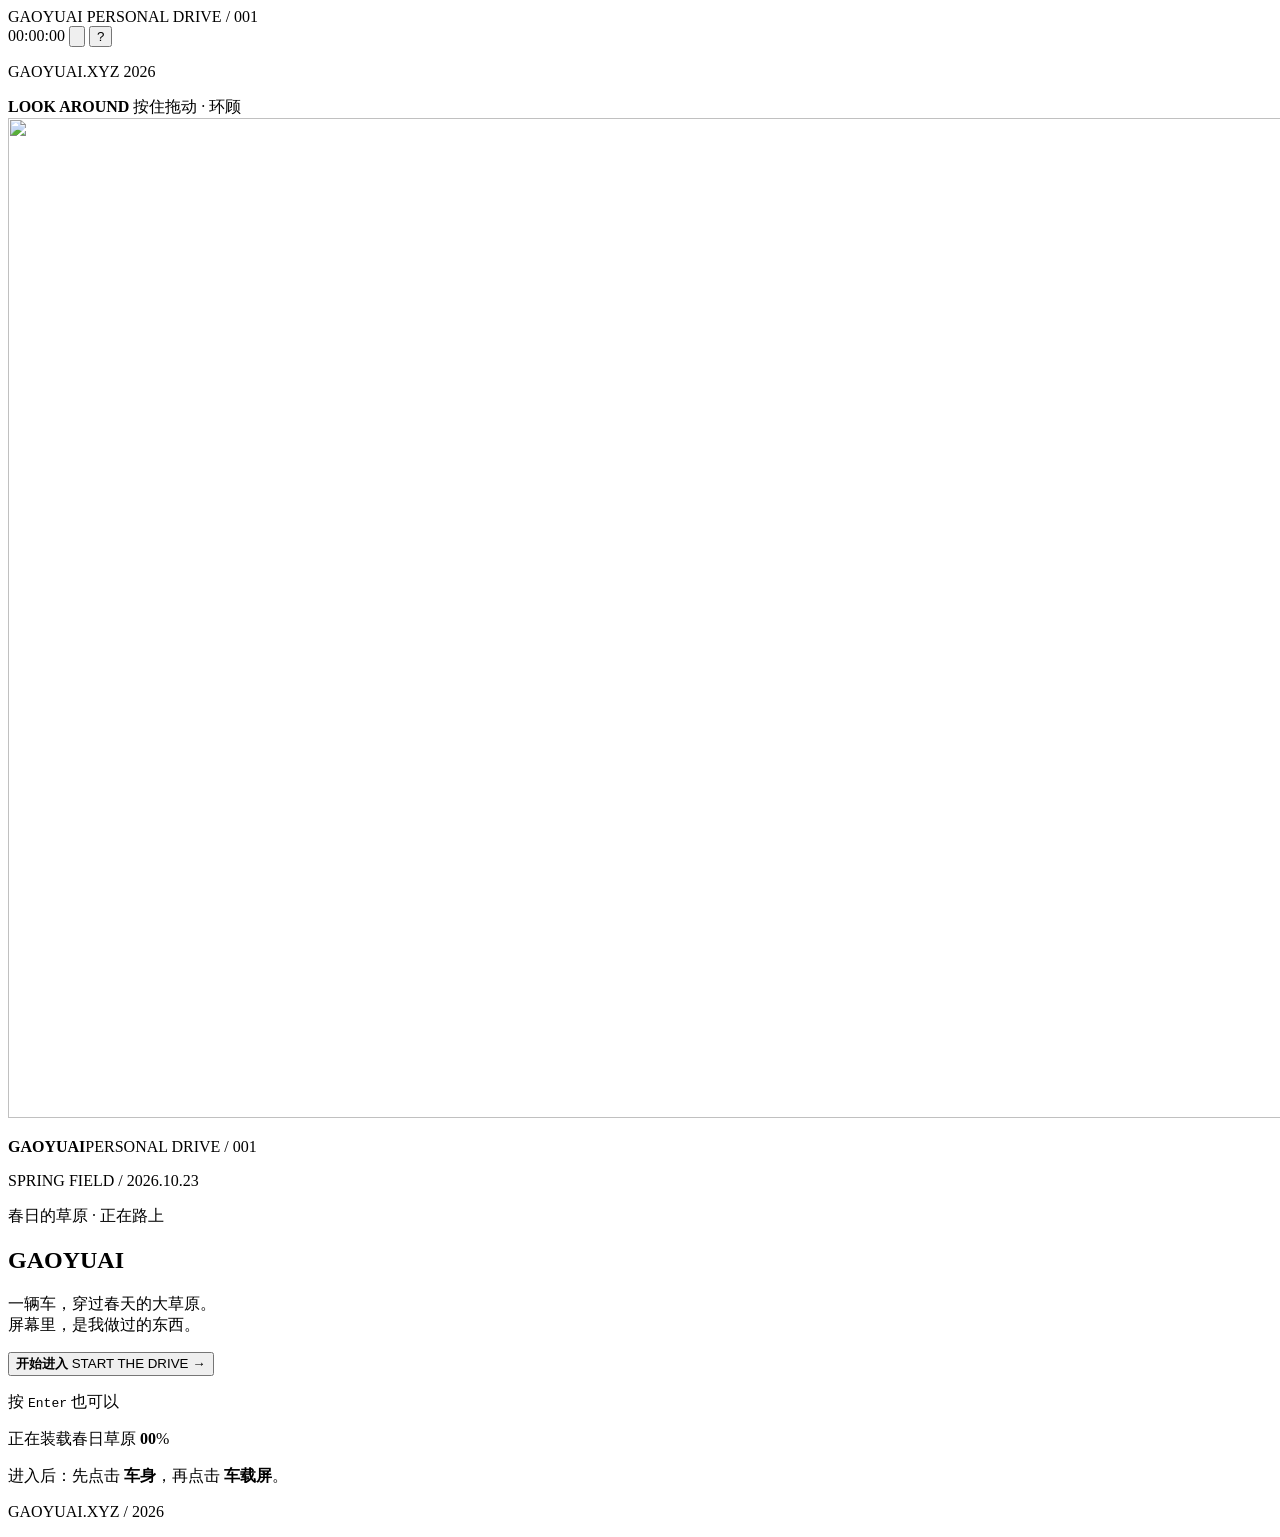
==== commit d7f39319: "serve static assets from jsDelivr snapshot" ====
--- a/index.html
+++ b/index.html
@@ -30,7 +30,7 @@
       content="一辆穿过草原与湖泊的车，屏幕里是作品、界面和几页还没写完的笔记。"
     />
     <meta name="twitter:image" content="https://gaoyuai.xyz/og-cover.jpg" />
-    <link rel="icon" href="/favicon.svg" type="image/svg+xml" />
+    <link rel="icon" href="https://cdn.jsdelivr.net/gh/mumu-github/mumu-github.github.io@assets-20261025-1/favicon.svg" type="image/svg+xml" />
     <script type="application/ld+json">
       {
         "@context": "https://schema.org",
@@ -41,8 +41,8 @@
         "inLanguage": "zh-CN"
       }
     </script>
-    <script type="module" crossorigin src="/assets/index-CSlBNgvx.js"></script>
-    <link rel="stylesheet" crossorigin href="/assets/index-CEopLnx_.css">
+    <script type="module" crossorigin src="https://cdn.jsdelivr.net/gh/mumu-github/mumu-github.github.io@assets-20261025-1/assets/index-F4s1coMc.js"></script>
+    <link rel="stylesheet" crossorigin href="https://cdn.jsdelivr.net/gh/mumu-github/mumu-github.github.io@assets-20261025-1/assets/index-CEopLnx_.css">
   </head>
   <body>
     <div id="app" class="app is-booting">
@@ -122,7 +122,7 @@
         <div class="boot-media" aria-hidden="true">
           <img
             class="boot-photo"
-            src="/scenes/spring-drive-1600.webp"
+            src="https://cdn.jsdelivr.net/gh/mumu-github/mumu-github.github.io@assets-20261025-1/scenes/spring-drive-1600.webp"
             alt=""
             width="1600"
             height="1000"
